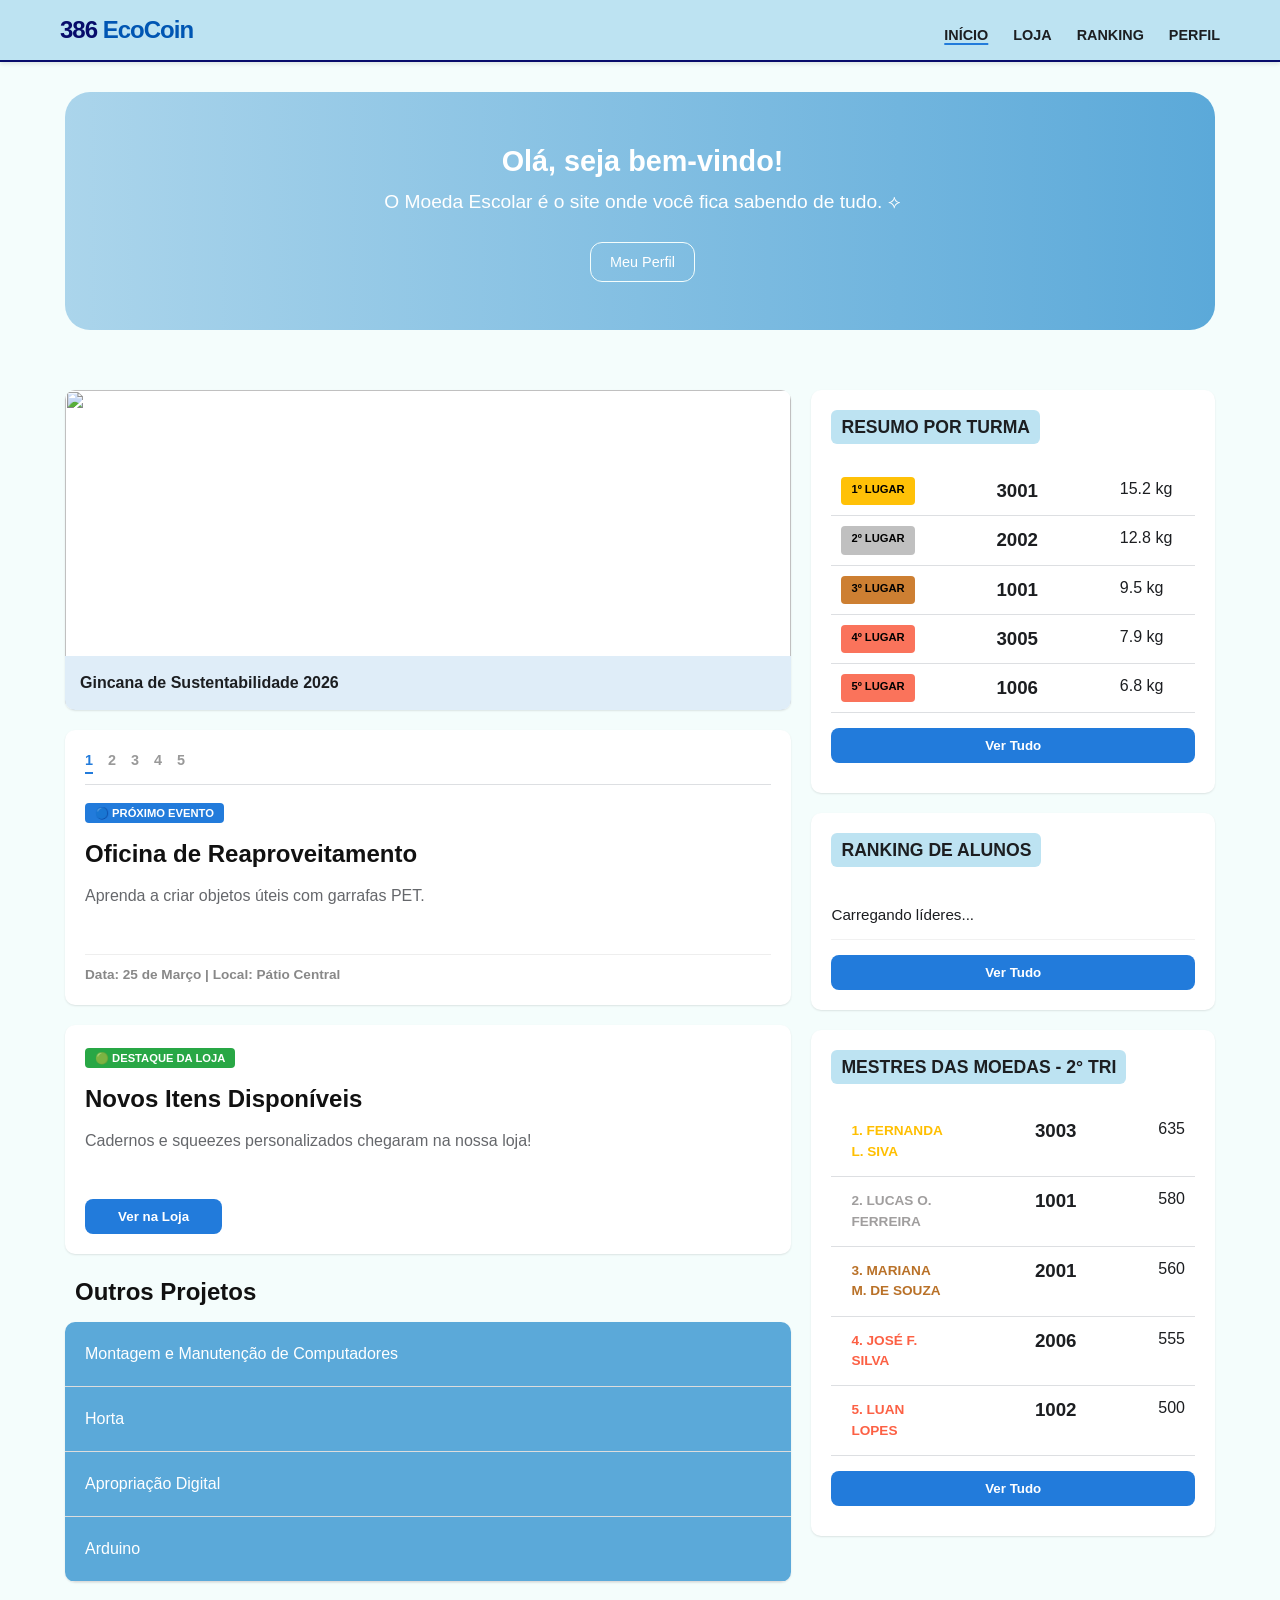
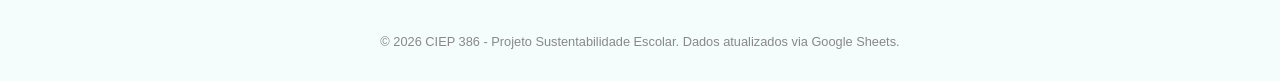
==== index.html @ c31690b4 "Arquivos do site 3 no drive adicionados" ====
<!DOCTYPE html>
<html lang="pt-br">
<head>
    <meta charset="UTF-8">
    <meta name="viewport" content="width=device-width, initial-scale=1.0">
    <title>EcoCoin - CIEP 386</title>
    <link rel="stylesheet" href="style.css">
</head>
<body>

    <header>
        <div class="nav-container">
            <div class="logo-text">386 <span style="color: #0056b3;">EcoCoin</span></div>
            <nav>
                <ul>
                    <li><a href="index.html" class="active-link">INÍCIO</a></li>
                    <li><a href="loja.html">LOJA</a></li>
                    <li><a href="ranking.html">RANKING</a></li>
                    <li><a href="perfil.html">PERFIL</a></li>
                </ul>
            </nav>
        </div>
    </header>

    <section class="saudacao">
        <h1>Olá, seja bem-vindo! </h1>
        <p>O Moeda Escolar é o site onde você fica sabendo de tudo. ⟡</p>
        <button class="btn-perfil-home" onclick="window.location.href='perfil.html'">Meu Perfil</button>
    </section>

    <main class="main-content">
        
        <section class="col-esquerda">
            
            <div class="slideshow-container card">
                <div class="mySlides fade">
                    <img src="https://via.placeholder.com/800x300/0056b3/fff?text=Bem-vindo+ao+CIEP+386" style="width:100%">
                    <div class="slide-caption">Gincana de Sustentabilidade 2026</div>
                </div>
                <div class="mySlides fade">
                    <img src="https://via.placeholder.com/800x300/28a745/fff?text=Troque+seus+Reciclaveis" style="width:100%">
                    <div class="slide-caption">Sexta-feira é dia de pesagem!</div>
                </div>
                <a class="prev" onclick="plusSlides(-1)">&#10094;</a>
                <a class="next" onclick="plusSlides(1)">&#10095;</a>
            </div>

            <div class="card card-aba">
                <div class="aba-header">
                    <span class="num active" onclick="mostrarEvento(1)">1</span>
                    <span class="num" onclick="mostrarEvento(2)">2</span>
                    <span class="num" onclick="mostrarEvento(3)">3</span>
                    <span class="num" onclick="mostrarEvento(4)">4</span>
                    <span class="num" onclick="mostrarEvento(5)">5</span>
                </div>
                <div class="content-box">
                    <span class="tag-azul">🔵 PRÓXIMO EVENTO</span>
                    <h2 id="evento-titulo"> Oficina de Reaproveitamento</h2>
                    <p class="desc" id="evento-desc">Aprenda a criar objetos úteis com garrafas PET.</p>
                    <p class="info-footer">Data: 25 de Março | Local: Pátio Central</p>
                </div>
            </div>
            <div class="card card-aba card-loja">
                <div class="content-box">
                    <span class="tag-verde">🟢 DESTAQUE DA LOJA</span>
                    <h2> Novos Itens Disponíveis</h2>
                    <p class="desc">Cadernos e squeezes personalizados chegaram na nossa loja!</p>
                    <button class="btn-loja-home" onclick="window.location.href='loja.html'">Ver na Loja</button>
                </div>
            </div>
            <section>
            <div class="content-box" style="margin: 20px 0 10px 10px;">
                <h2>Outros Projetos</h2>
            </div>
            <div class="acordeon">
                <div class="acordeon-item">
                    <input type="checkbox" id="item1">
                    <label for="item1">Montagem e Manutenção de Computadores</label>
                    <div class="content">
                        <h4>Oferecido pelo laboratório LIpE da UFRJ</h4>
                        <p>O projeto oferece entendimento de que é necessário conhecer minimamente a tecnologia que usamos e como consertá-la para melhor se apropriar desta.</p>
                        <p>Possibilita o aprendizado de conceitos básicos de hardware</p>
                    </div>
                </div>
                <div class="acordeon-item">
                    <input type="checkbox" id="item2">
                    <label for="item2">Horta</label>
                    <div class="content">
                        <h4>Oferecido pelo Projeto Muda da UFRJ</h4>
                        <p>Nele ocorre a criação e o fortalecimento de hortas urbanas e promoção de saneamento, agroecologia e saúde. No caso do Ciep 386, o projeto está envolvido em uma horta, que é cuidada pelos alunos.</p>
                        <p>Os estudantes aprendem o fortalecimento da agroecologia a partir da ecopedagogia e autogestão.</p>
                    </div>
                </div>
                <div class="acordeon-item">
                    <input type="checkbox" id="item3">
                    <label for="item3">Apropriação Digital</label>
                    <div class="content">
                        <h4>Oferecido pelo laboratório LIpE da UFRJ</h4>
                        <p>O projeto tem como objetivo auxiliar no processo de aprendizado do uso de recursos digitais (computador, celulares e outros) utilizados no cotidiano.</p>
                        <p>Utiliza o computador e possibilita o aprendizado sobre as funções básicas necessárias: ligar, desligar, digitar documentos, salvar arquivos, usar a internet, planilha eletrônica e noções básicas de manutenção preventiva.</p>
                    </div>
                </div>
                <div class="acordeon-item">
                    <input type="checkbox" id="item4">
                    <label for="item4">Arduino</label>
                    <div class="content">
                        <p>Está relacionado ao desenvolvimento do projeto de automação da horta, que tem como finalidade a irrigação automática dela. </p>
                    </div>
                </div>
            </div>
        </section>
        </section>

        <aside class="col-direita">

            <div class="card card-ranking">
                <span class="ranking-title">Resumo por Turma</span>
                <div class="turmas-ranking-grid" style="margin: 8px auto 10px auto;">
                    <div class="turma-card gold-border">
                        <span class="tag-azul" style="background: #ffc107; color: #000;">1º Lugar</span>
                        <h3>3001</h3>
                        <p class="valor-eco">15.2 kg</p>
                    </div>
                    <div class="turma-card silver-border">
                        <span class="tag-azul" style="background: #c0c0c0; color: #000;">2º Lugar</span>
                        <h3>2002</h3>
                        <p class="valor-eco">12.8 kg</p>
                    </div>
                    <div class="turma-card bronze-border" >
                        <span class="tag-azul" style="background: #cd7f32; color: #000;">3º Lugar</span>
                        <h3>1001</h3>
                        <p class="valor-eco">9.5 kg</p>
                    </div>
                    <div class="turma-card red-border" >
                        <span class="tag-azul" style="background: #fa735b; color: #000;">4º Lugar</span>
                        <h3>3005</h3>
                        <p class="valor-eco">7.9 kg</p>
                    </div>
                    <div class="turma-card red-border">
                        <span class="tag-azul" style="background: #fa735b; color: #000;">5º Lugar</span>
                        <h3>1006</h3>
                        <p class="valor-eco">6.8 kg</p>
                    </div>
                    <button class="btn-ranking" onclick="window.location.href='ranking.html'">Ver Tudo</button>
                </div>
            </div>    

            <div class="card card-ranking">
                <h3 class="ranking-title">Ranking de Alunos</h3>
                <ul id="podium-alunos-home" class="ranking-list">
                    <li>Carregando líderes...</li>
                </ul>
                <button class="btn-ranking" onclick="window.location.href='ranking.html'">Ver Tudo</button>
            </div>

            <div class="card card-ranking">
                <span class="ranking-title">Mestres das moedas - 2° Tri</span>
                <div class="turmas-ranking-grid" style="margin: 8px auto 10px auto;">
                    <div class="turma-card gold-border">
                        <span class="tag-posicao" style="color: #ffbf00;">1. Fernanda L. Siva</span>
                        <h3>3003</h3>
                        <p class="valor-eco">635</p>
                    </div>
                    <div class="turma-card silver-border">
                        <span class="tag-posicao" style="color: #a09e9e;">2. Lucas O. Ferreira</span>
                        <h3>1001</h3>
                        <p class="valor-eco">580</p>
                    </div>
                    <div class="turma-card bronze-border" >
                        <span class="tag-posicao" style="color: #b97128;">3. Mariana M. de Souza</span>
                        <h3>2001</h3>
                        <p class="valor-eco">560</p>
                    </div>
                    <div class="turma-card red-border" >
                        <span class="tag-posicao" style="color: #fc6044;">4. José F. Silva</span>
                        <h3>2006</h3>
                        <p class="valor-eco">555</p>
                    </div>
                    <div class="turma-card red-border">
                        <span class="tag-posicao" style="color: #fc6044;">5. Luan Lopes</span>
                        <h3>1002</h3>
                        <p class="valor-eco">500</p>
                    </div>
                    <button class="btn-ranking" onclick="window.location.href='ranking.html'">Ver Tudo</button>
                </div>
            </div>    
        </aside>
        
    </main>
    
    <footer style="text-align: center; padding: 30px; color: #888; font-size: 0.8rem;">
        &copy; 2026 CIEP 386 - Projeto Sustentabilidade Escolar. Dados atualizados via Google Sheets.
    </footer>

    <script src="script.js"></script>
</body>
</html>
---- style.css ----
/* ==========================================
   1. VARIÁVEIS E CONFIGURAÇÕES GERAIS
   ========================================== */
:root {
    --primary-blue: #227bdb;
    --primary-dark: #004a99;
    --success-green: #28a745;
    --bg-light: #f4fdfc;
    --white: #ffffff;
    --text-dark: #1c1e21;
    --text-gray: #65676b;
    --border: #dddfe2;
    --gold: #ffdf00;
}

* { box-sizing: border-box; margin: 0; padding: 0; }

body {
    font-family:'Segoe UI', Tahoma, Geneva, Verdana, sans-serif;
    background-color: var(--bg-light);
    color: var(--text-dark);
    line-height: 1.5;
}

/* ==========================================
   2. CABEÇALHO (NAV)
   ========================================== */
header {
    background: #BDE3F2;
    padding: 12px 0;
    border-bottom: 2px solid #070c6b;
    box-shadow: 0 2px 4px rgba(0,0,0,0.1);
    position: sticky;
    top: 0;
    z-index: 1000; 
}

.nav-container {
    max-width: 1200px;
    margin: 0 auto;
    display: flex;
    justify-content: space-between;
    align-items: center;
    padding: 0 20px;
}

.logo-text { 
    font-size: 1.5rem; 
    font-weight: bold; 
    color: #070c6b; 
    letter-spacing: -1px;
}

nav ul { list-style: none; display: flex; gap: 25px; }
nav a { 
    text-decoration: none; 
    color: var(--text-dark); 
    font-weight: 600; 
    font-size: 0.9rem;
    transition: 0.2s;
}
nav a:hover, nav a.active-link { text-decoration: 0.15rem underline var(--primary-blue); text-underline-offset: 3px; }

/* ============================= 
    2.1. MENSAGEM  
================================ */
   .saudacao{
    background: linear-gradient(to right, #5ba9d97a, #5ba9d9);
    color: var(--white);
    padding: 48px 30px;
    text-align: center;
    font-size: 1.2rem;
    font-weight: bold;
    padding-left: 35px;
    max-width: 1150px;
    flex: 1;
    border-radius: 25px;
    margin: 30px auto 30px auto;
    margin-bottom: 60px;
}

button.btn-perfil-home {
    background: transparent;
    color: white;
    border: 0.11rem solid var(--bg-light);
    padding: 11px 19px;
    border-radius: 12px;
    font-weight: 300 ;
    cursor: pointer;
    transition: 0.3s;
    font-size: 0.9rem;
    margin-top: 25px;
}
button.btn-perfil-home:hover {
    background: var(--bg-light);
    color: var(--primary-blue);
    border-color: var(--primary-blue);
}
.saudacao p{
    margin-top: 5px;
    font-weight: 400;
}

/* ==========================================
   3. LAYOUT EM COLUNAS (HOME)
   ========================================== */

.main-content {
    max-width: 1190px;
    margin: 20px auto;
    display: grid;
    grid-template-columns: 1.8fr 1fr; /* Coluna maior na esquerda */
    gap: 20px;
    padding: 0 20px;
}

/* Layout para páginas de tela cheia (Loja/Ranking Geral) */
.main-content-single {
    max-width: 1100px;
    margin: 20px auto;
    padding: 0 20px;
}

.card {
    background: var(--white);
    border-radius: 10px;
    box-shadow: 0 1px 2px rgba(0,0,0,0.1);
    margin-bottom: 20px;
    padding: 20px; 
}

/* ==========================================
   4. SLIDESHOW (TOPO ESQUERDA)
   ========================================== */
.slideshow-container {
    position: relative;
    height: 320px;
    padding: 0 !important; /* Remove padding do card para a imagem sangrar */
    overflow: hidden;
    width: 100%;
    margin: auto;
    margin-bottom: 20px;
}

.mySlides { display: none; height: 100%; }
.mySlides img { width: 100%; height: 100%; object-fit: cover; }

.slide-caption {
    position: absolute; bottom: 0; background: #dfedf8; width: 100%; padding: 15px; font-weight: bold;
}

.prev, .next {
    cursor: pointer; position: absolute; top: 50%; padding: 16px;
    color: white; font-weight: bold; transform: translateY(-50%);
    text-decoration: none; border-radius: 0 3px 3px 0;
}
.next { right: 0; border-radius: 3px 0 0 3px; }
.prev:hover, .next:hover { background: rgba(0,0,0,0.8); }

/* ==========================================
   5. SISTEMA DE ABAS E EVENTOS (ESTILO PRINT)
   ========================================== */

.aba-header {
    border-bottom: 1px solid var(--border);
    padding-bottom: 10px;
    margin-bottom: 15px;
    display: flex;
    gap: 15px;
}

.num { color: #999; cursor: pointer; font-weight: bold; font-size: 0.9rem; transition: 0.3s; }
.num.active { color: var(--primary-blue); border-bottom: 2px solid var(--primary-blue); }

.tag-azul { background: var(--primary-blue); color: white; padding: 4px 10px; border-radius: 4px; font-size: 0.7rem; font-weight: bold; text-transform: uppercase; }
.tag-verde { background: var(--success-green); color: white; padding: 4px 10px; border-radius: 4px; font-size: 0.7rem; font-weight: bold; text-transform: uppercase; }

.content-box h2 { margin: 12px 0; font-size: 1.5rem; color: #111; }
.desc { color: var(--text-gray); margin-bottom: 20px; min-height: 50px; }
.info-footer { font-size: 0.85rem; color: #888; font-weight: 600; border-top: 1px solid #eee; padding-top: 10px; }

/* ==========================================
    5.1. ACORDEON
   ========================================== */

.acordeon{
    width: 100%;
    margin: auto;
    background: #fff;
    border-radius: 10px;
    overflow: hidden;
    box-shadow: 0 1px 2px rgba(0,0,0,0.1);
}
.acordeon-item {
    border-bottom: 1px solid #ddd;
}
.acordeon-item input {
    display: none;
}
.acordeon-item label {
    display: block;
    padding: 20px;
    background: #5ba9d9;
    color: var(--white);
    cursor: pointer;
    font-weight: 500;
    transition: background 0.3s;
}
.acordeon-item label:hover {
    background: #4799cc;
}
.acordeon-item .content {
    max-height: 0;
    overflow: hidden;
    background: var(--white);
    padding: 0 15px;
    transition: max-height 0.4s ease, padding 0.4s ease;
}
.acordeon-item input:checked ~ .content {
    max-height: 300px; 
    padding: 20px;
}


/* ==========================================
   6. RANKINGS LATERAIS (DIREITA)
   ========================================== */
.ranking-title {
    color: var(--text-dark);
    background-color: #BDE3F2;
    padding: 4px 10px;
    border-radius: 6px;
    margin-bottom: 15px;
    font-size: 1.1rem;
    font-weight: 800;
    text-transform: uppercase;
    display: inline-block;
}

.tag-posicao { background:transparent; padding: 4px 10px; border-radius: 4px; font-size: 0.85rem; font-weight: 700; text-transform: uppercase; }
h3{font-weight: 700;}

.ranking-list { list-style: none; }
.ranking-list li {
    display: flex;
    justify-content: space-between;
    align-items: center;
    padding: 12px 0;
    border-bottom: 1px solid #f1f1f1;
    font-size: 0.95rem;
}

.badge-coin {
    background: #fff3cd;
    color: #856404;
    padding: 3px 10px;
    border-radius: 6px;
    font-weight: bold;
    font-size: 0.8rem;
    border: 1px solid #ffeeba;
}

.btn-ranking {
    width: 100%;
    margin-top: 15px;
    background: var(--primary-blue);
    color: white;
    border: none;
    padding: 10px;
    border-radius: 8px;
    cursor: pointer;
    font-weight: bold;
    transition: 0.3s;
}
.btn-ranking:hover { background: var(--primary-dark); }

.turma-card{
    display: flex;
    gap: calc(50% - 90px);
    padding: 10px;
    border-bottom: 1px solid var(--border);
}


/* ==========================================
   7. LOJA (GRID DE PRODUTOS)
   ========================================== */
.produtos-grid {
    display: grid;
    grid-template-columns: repeat(auto-fill, minmax(220px, 1fr));
    gap: 20px;
}

.item-loja-card { text-align: center; transition: 0.3s; }
.item-loja-card:hover { transform: translateY(-5px); }

.item-loja-card img { width: 100%; border-radius: 8px; margin-bottom: 15px; }

.preco-tag {
    display: block;
    font-size: 1.3rem;
    font-weight: bold;
    color: var(--success-green);
    margin: 10px 0;
}

.btn-loja-home{
    padding: 10px;
    border-radius: 8px;
    background-color: var(--primary-blue);
    color: white;
    transition: 0.3s;
    border: none;
    cursor: pointer;
    font-weight: bold;
    width: 20%;
}
.btn-loja-home:hover { background: var(--primary-dark); }


/* ==========================================
   8. TABELAS (RANKING GERAL)
   ========================================== */
table { width: 100%; border-collapse: collapse; margin-top: 10px; }
th, td { padding: 15px; text-align: left; border-bottom: 1px solid var(--border); }
th { background: #bde3f271; color: var(--primary-blue); border-radius: 6px; font-weight: bold; }
tr:hover { background: #f9f9f9; }


/* ==========================================
   9. PERFIL E LOGIN
   ========================================== */
.login-mini { display: flex; flex-direction: column; gap: 10px; }
.login-mini input { padding: 12px; border: 1px solid var(--border); border-radius: 6px; }
.login-mini button { 
    background: var(--success-green); 
    color: white; border: none; 
    padding: 12px; border-radius: 6px; 
    font-weight: bold; cursor: pointer; 
}

.perfil-header{ width: 100%; background-image: linear-gradient(to right, #dfedf8, #bde2f5);}

.perfil-header { display: flex; align-items: center; gap: 20px; padding: 25px; }
.perfil-avatar { width: 100px; height: 100px; border-radius: 50%; border: 4px solid var(--primary-blue); }

/* ---------------------------
    9.1. CONQUISTAS
-------------------------------*/

.conquistas-grid{
    display: flex;
    flex-wrap: wrap;
    width: 100%;
    margin: 30px auto;
    gap: 65px;
}
.conquista-item{
    text-align: center;
    padding: 12px 18px 16px 18px;
    background-color: #a5d8ec;
    border-radius: 15%;
    width: 160px;
    box-shadow: 0 3px 4px rgba(32, 43, 43, 0.342);
}
.conquista-item h4{margin-top:5px; font-weight: 700; font-size: 1.1rem;}
.badge-icon{font-size: 40px;}
.conquista-item p{
    line-height: 15px;
    font-size: 13px;
    font-weight: 500;
    color: #1c1e21d0;
}
.bloqueada{opacity: 0;}

.btn-full-width{
    padding: 10px;
    border-radius: 6px;
    color: var(--text-dark);
    font-size: 15px;
    background: var(--white);
    box-shadow: 0 1px 2px rgba(0,0,0,0.3);
    border: none;
    font-weight: 600;
    width: 150px;
}
.btn-full-width:hover{
    background-color: rgb(255, 195, 195);
}


/* ==========================================
   10. RESPONSIVIDADE
   ========================================== */
@media (max-width: 850px) {
    .main-content { grid-template-columns: 1fr; }
    .col-direita { order: -1; } /* Ranking sobe no mobile */
    .slideshow-container { height: 200px; }
}


/* ==========================================
   11. CADASTRO E LOGIN
   ========================================== */

.acesso{
    position: absolute;
    left: 12vw;
    top: 14vh;
}
.acesso h1{
    color: #070c6b;
    text-align: center;
}
.area-cadastro{
    padding: 30px;
    justify-content: center;
    background-color: #3492d6b4;
    text-align: center;
    border: none;
    border-radius: 22px;
    width: 380px;
    margin-top: 15px;
    box-shadow: 0 2px 3px rgba(0,0,0,0.1);
}
input, .btn-entrar{
    background-color: var(--white);
    color: var(--text-gray);
    padding: 12px; 
    border: none;
    border-radius: 22px;
    width: 100%;
}
input[type="submit"]{color: var(--white); text-align: center; 
                    background-color: var(--primary-blue);}
li{
    list-style: none;
    margin-top: 10px;
}
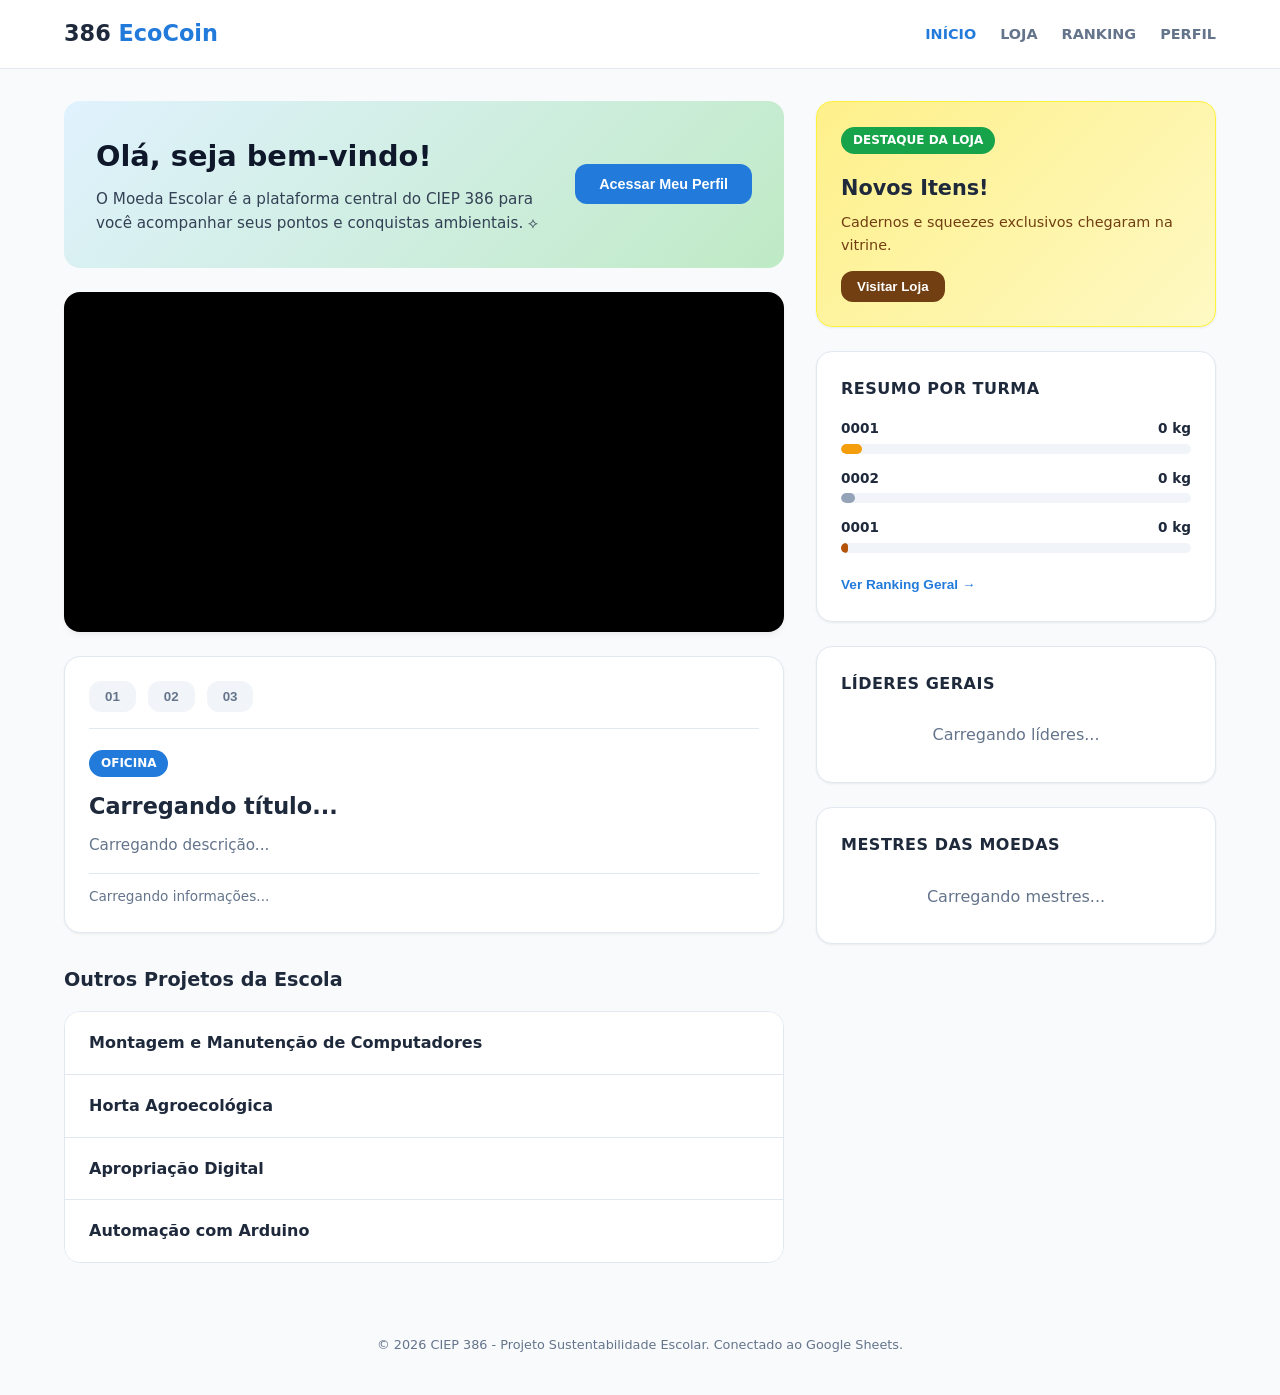
==== commit c3262a27: "Add files via upload" ====
--- a/index.html
+++ b/index.html
@@ -4,16 +4,15 @@
     <meta charset="UTF-8">
     <meta name="viewport" content="width=device-width, initial-scale=1.0">
     <title>EcoCoin - CIEP 386</title>
-    <link rel="stylesheet" href="style.css">
+    <link rel="stylesheet" href="estilo_index.css">
 </head>
 <body>
-
     <header>
-        <div class="nav-container">
-            <div class="logo-text">386 <span style="color: #0056b3;">EcoCoin</span></div>
+        <div class="conteiner-navegacao">
+            <div class="texto-logo">386 <span>EcoCoin</span></div>
             <nav>
                 <ul>
-                    <li><a href="index.html" class="active-link">INÍCIO</a></li>
+                    <li><a href="index.html" class="link-ativo">INÍCIO</a></li>
                     <li><a href="loja.html">LOJA</a></li>
                     <li><a href="ranking.html">RANKING</a></li>
                     <li><a href="perfil.html">PERFIL</a></li>
@@ -22,176 +21,136 @@
         </div>
     </header>
 
-    <section class="saudacao">
-        <h1>Olá, seja bem-vindo! </h1>
-        <p>O Moeda Escolar é o site onde você fica sabendo de tudo. ⟡</p>
-        <button class="btn-perfil-home" onclick="window.location.href='perfil.html'">Meu Perfil</button>
-    </section>
-
-    <main class="main-content">
+    <main class="conteiner-painel">
         
-        <section class="col-esquerda">
+        <section class="coluna-principal">
             
-            <div class="slideshow-container card">
-                <div class="mySlides fade">
-                    <img src="https://via.placeholder.com/800x300/0056b3/fff?text=Bem-vindo+ao+CIEP+386" style="width:100%">
-                    <div class="slide-caption">Gincana de Sustentabilidade 2026</div>
+            <div class="cartao-boas-vindas">
+                <div class="texto-boas-vindas">
+                    <h1>Olá, seja bem-vindo!</h1>
+                    <p>O Moeda Escolar é a plataforma central do CIEP 386 para você acompanhar seus pontos e conquistas ambientais. ⟡</p>
                 </div>
-                <div class="mySlides fade">
-                    <img src="https://via.placeholder.com/800x300/28a745/fff?text=Troque+seus+Reciclaveis" style="width:100%">
-                    <div class="slide-caption">Sexta-feira é dia de pesagem!</div>
-                </div>
-                <a class="prev" onclick="plusSlides(-1)">&#10094;</a>
-                <a class="next" onclick="plusSlides(1)">&#10095;</a>
+                <button class="botao-principal-painel" onclick="location.href='perfil.html'">Acessar Meu Perfil</button>
             </div>
 
-            <div class="card card-aba">
-                <div class="aba-header">
-                    <span class="num active" onclick="mostrarEvento(1)">1</span>
-                    <span class="num" onclick="mostrarEvento(2)">2</span>
-                    <span class="num" onclick="mostrarEvento(3)">3</span>
-                    <span class="num" onclick="mostrarEvento(4)">4</span>
-                    <span class="num" onclick="mostrarEvento(5)">5</span>
+            <div class="conteiner-carrossel">
+                <div class="meus-slides efeito-suave">
+                    <img src="Imagens/dia-do-estudante-01.jpg" alt="Gincana">
+                    <div class="legenda-slide">Gincana de Sustentabilidade 2026</div>
                 </div>
-                <div class="content-box">
-                    <span class="tag-azul">🔵 PRÓXIMO EVENTO</span>
-                    <h2 id="evento-titulo"> Oficina de Reaproveitamento</h2>
-                    <p class="desc" id="evento-desc">Aprenda a criar objetos úteis com garrafas PET.</p>
-                    <p class="info-footer">Data: 25 de Março | Local: Pátio Central</p>
+                <div class="meus-slides efeito-suave">
+                    <img src="https://via.placeholder.com/800x340/227bdb/fff?text=Troque+seus+Reciclaveis" alt="Pesagem">
+                    <div class="legenda-slide">Sexta-feira é dia de pesagem!</div>
+                </div>
+                <a class="anterior" onclick="mudarSlide(-1)">&#10094;</a>
+                <a class="proximo" onclick="mudarSlide(1)">&#10095;</a>
+            </div>
+
+            <div class="cartao cartao-evento">
+                <div class="cabecalho-abas">
+                    <button class="botao-numero" onclick="mostrarEvento(1)">01</button>
+                    <button class="botao-numero" onclick="mostrarEvento(2)">02</button>
+                    <button class="botao-numero" onclick="mostrarEvento(3)">03</button>
+                </div>
+
+                <div class="caixa-conteudo">
+                    <span id="tag-evento" class="tag-status">OFICINA</span>
+                    <h2 id="evento-titulo">Carregando título...</h2>
+                    <p class="descricao" id="evento-descricao">Carregando descrição...</p>
+                    <p class="rodape-info" id="evento-rodape">Carregando informações...</p>
+                    
+                    <div class="rodape-acao">
+                        <a id="link-botao-1" href="https://LINK-DO-FORMULARIO-1.com" target="_blank" class="botao-evento" style="display:none"><button class="botao-acao">Inscrever-se</button></a>
+                        <a id="link-botao-2" href="https://LINK-DO-FORMULARIO-2.com" target="_blank" class="botao-evento" style="display:none"><button class="btn-action">Inscrever-se</button></a>
+                        <a id="link-botao-3" href="https://LINK-DO-FORMULARIO-3.com" target="_blank" class="botao-evento" style="display:none"><button class="botao-acao">Inscrever-se</button></a>
+                    </div>
                 </div>
             </div>
-            <div class="card card-aba card-loja">
-                <div class="content-box">
-                    <span class="tag-verde">🟢 DESTAQUE DA LOJA</span>
-                    <h2> Novos Itens Disponíveis</h2>
-                    <p class="desc">Cadernos e squeezes personalizados chegaram na nossa loja!</p>
-                    <button class="btn-loja-home" onclick="window.location.href='loja.html'">Ver na Loja</button>
-                </div>
-            </div>
-            <section>
-            <div class="content-box" style="margin: 20px 0 10px 10px;">
-                <h2>Outros Projetos</h2>
-            </div>
-            <div class="acordeon">
-                <div class="acordeon-item">
-                    <input type="checkbox" id="item1">
-                    <label for="item1">Montagem e Manutenção de Computadores</label>
-                    <div class="content">
-                        <h4>Oferecido pelo laboratório LIpE da UFRJ</h4>
-                        <p>O projeto oferece entendimento de que é necessário conhecer minimamente a tecnologia que usamos e como consertá-la para melhor se apropriar desta.</p>
-                        <p>Possibilita o aprendizado de conceitos básicos de hardware</p>
+
+            <div class="secao-projetos">
+                <h2 class="titulo-secao">Outros Projetos da Escola</h2>
+                <div class="acordeon">
+                    <div class="acordeon-item">
+                        <input type="checkbox" id="projeto1">
+                        <label for="projeto1">Montagem e Manutenção de Computadores</label>
+                        <div class="conteudo">
+                            <h4>Parceria LIpE/UFRJ</h4>
+                            <p>Aprenda conceitos fundamentais de hardware e infraestrutura digital básica de forma totalmente prática.</p>
+                        </div>
                     </div>
-                </div>
-                <div class="acordeon-item">
-                    <input type="checkbox" id="item2">
-                    <label for="item2">Horta</label>
-                    <div class="content">
-                        <h4>Oferecido pelo Projeto Muda da UFRJ</h4>
-                        <p>Nele ocorre a criação e o fortalecimento de hortas urbanas e promoção de saneamento, agroecologia e saúde. No caso do Ciep 386, o projeto está envolvido em uma horta, que é cuidada pelos alunos.</p>
-                        <p>Os estudantes aprendem o fortalecimento da agroecologia a partir da ecopedagogia e autogestão.</p>
+                    <div class="acordeon-item">
+                        <input type="checkbox" id="projeto2">
+                        <label for="projeto2">Horta Agroecológica</label>
+                        <div class="conteudo">
+                            <h4>Parceria Projeto Muda/UFRJ</h4>
+                            <p>Criação e manutenção de hortas urbanas, aplicando ecopedagogia, autogestão e sustentabilidade no CIEP.</p>
+                        </div>
                     </div>
-                </div>
-                <div class="acordeon-item">
-                    <input type="checkbox" id="item3">
-                    <label for="item3">Apropriação Digital</label>
-                    <div class="content">
-                        <h4>Oferecido pelo laboratório LIpE da UFRJ</h4>
-                        <p>O projeto tem como objetivo auxiliar no processo de aprendizado do uso de recursos digitais (computador, celulares e outros) utilizados no cotidiano.</p>
-                        <p>Utiliza o computador e possibilita o aprendizado sobre as funções básicas necessárias: ligar, desligar, digitar documentos, salvar arquivos, usar a internet, planilha eletrônica e noções básicas de manutenção preventiva.</p>
+                    <div class="acordeon-item">
+                        <input type="checkbox" id="projeto3">
+                        <label for="projeto3">Apropriação Digital</label>
+                        <div class="conteudo">
+                            <h4>Parceria LIpE/UFRJ</h4>
+                            <p>Desenvolva fluência digital com as principais ferramentas do cotidiano: internet, planilhas eletrônicas e documentos.</p>
+                        </div>
                     </div>
-                </div>
-                <div class="acordeon-item">
-                    <input type="checkbox" id="item4">
-                    <label for="item4">Arduino</label>
-                    <div class="content">
-                        <p>Está relacionado ao desenvolvimento do projeto de automação da horta, que tem como finalidade a irrigação automática dela. </p>
+                    <div class="acordeon-item">
+                        <input type="checkbox" id="projeto4">
+                        <label for="projeto4">Automação com Arduino</label>
+                        <div class="conteudo">
+                            <p>Desenvolvimento e calibração do sistema de irrigação automática com sensores para a horta escolar.</p>
+                        </div>
                     </div>
                 </div>
             </div>
         </section>
-        </section>
 
-        <aside class="col-direita">
+        <aside class="coluna-lateral">
+            <div class="cartao cartao-loja-destaque">
+                <span class="tag-status status-verde">Destaque da Loja</span>
+                <h2>Novos Itens!</h2>
+                <p>Cadernos e squeezes exclusivos chegaram na vitrine.</p>
+                <button class="botao-secundario" onclick="location.href='loja.html'">Visitar Loja</button>
+            </div>
 
-            <div class="card card-ranking">
-                <span class="ranking-title">Resumo por Turma</span>
-                <div class="turmas-ranking-grid" style="margin: 8px auto 10px auto;">
-                    <div class="turma-card gold-border">
-                        <span class="tag-azul" style="background: #ffc107; color: #000;">1º Lugar</span>
-                        <h3>3001</h3>
-                        <p class="valor-eco">15.2 kg</p>
+            <div class="cartao widget-ranking">
+                <h3 class="titulo-widget">Resumo por Turma</h3>
+                <div class="conteiner-grafico-ranking">
+                    <div class="linha-grafico">
+                        <div class="info-grafico"><span>0001</span><strong>0 kg</strong></div>
+                        <div class="fundo-barra-grafico"><div class="barra-grafico barra-ouro" style="width: 6%"></div></div>
                     </div>
-                    <div class="turma-card silver-border">
-                        <span class="tag-azul" style="background: #c0c0c0; color: #000;">2º Lugar</span>
-                        <h3>2002</h3>
-                        <p class="valor-eco">12.8 kg</p>
+                    <div class="linha-grafico">
+                        <div class="info-grafico"><span>0002</span><strong>0 kg</strong></div>
+                        <div class="fundo-barra-grafico"><div class="barra-grafico barra-prata" style="width: 4%"></div></div>
                     </div>
-                    <div class="turma-card bronze-border" >
-                        <span class="tag-azul" style="background: #cd7f32; color: #000;">3º Lugar</span>
-                        <h3>1001</h3>
-                        <p class="valor-eco">9.5 kg</p>
+                    <div class="linha-grafico">
+                        <div class="info-grafico"><span>0001</span><strong>0 kg</strong></div>
+                        <div class="fundo-barra-grafico"><div class="barra-grafico barra-bronze" style="width: 2%"></div></div>
                     </div>
-                    <div class="turma-card red-border" >
-                        <span class="tag-azul" style="background: #fa735b; color: #000;">4º Lugar</span>
-                        <h3>3005</h3>
-                        <p class="valor-eco">7.9 kg</p>
-                    </div>
-                    <div class="turma-card red-border">
-                        <span class="tag-azul" style="background: #fa735b; color: #000;">5º Lugar</span>
-                        <h3>1006</h3>
-                        <p class="valor-eco">6.8 kg</p>
-                    </div>
-                    <button class="btn-ranking" onclick="window.location.href='ranking.html'">Ver Tudo</button>
                 </div>
+                <button class="botao-texto" onclick="location.href='ranking.html'">Ver Ranking Geral →</button>
             </div>    
 
-            <div class="card card-ranking">
-                <h3 class="ranking-title">Ranking de Alunos</h3>
-                <ul id="podium-alunos-home" class="ranking-list">
-                    <li>Carregando líderes...</li>
-                </ul>
-                <button class="btn-ranking" onclick="window.location.href='ranking.html'">Ver Tudo</button>
+            <div class="cartao widget-ranking">
+                <h3 class="titulo-widget">Líderes Gerais</h3>
+                <div id="podio-lideres-gerais" class="lista-resumo-ranking">
+                    <div style="color: var(--texto-suave); padding: 10px; text-align: center;">Carregando líderes...</div>
+                </div>
             </div>
 
-            <div class="card card-ranking">
-                <span class="ranking-title">Mestres das moedas - 2° Tri</span>
-                <div class="turmas-ranking-grid" style="margin: 8px auto 10px auto;">
-                    <div class="turma-card gold-border">
-                        <span class="tag-posicao" style="color: #ffbf00;">1. Fernanda L. Siva</span>
-                        <h3>3003</h3>
-                        <p class="valor-eco">635</p>
-                    </div>
-                    <div class="turma-card silver-border">
-                        <span class="tag-posicao" style="color: #a09e9e;">2. Lucas O. Ferreira</span>
-                        <h3>1001</h3>
-                        <p class="valor-eco">580</p>
-                    </div>
-                    <div class="turma-card bronze-border" >
-                        <span class="tag-posicao" style="color: #b97128;">3. Mariana M. de Souza</span>
-                        <h3>2001</h3>
-                        <p class="valor-eco">560</p>
-                    </div>
-                    <div class="turma-card red-border" >
-                        <span class="tag-posicao" style="color: #fc6044;">4. José F. Silva</span>
-                        <h3>2006</h3>
-                        <p class="valor-eco">555</p>
-                    </div>
-                    <div class="turma-card red-border">
-                        <span class="tag-posicao" style="color: #fc6044;">5. Luan Lopes</span>
-                        <h3>1002</h3>
-                        <p class="valor-eco">500</p>
-                    </div>
-                    <button class="btn-ranking" onclick="window.location.href='ranking.html'">Ver Tudo</button>
+            <div class="cartao widget-ranking">
+                <h3 class="titulo-widget">Mestres das Moedas</h3>
+                <div id="podio-mestres-moedas" class="lista-resumo-ranking">
+                    <div style="color: var(--texto-suave); padding: 10px; text-align: center;">Carregando mestres...</div>
                 </div>
             </div>    
         </aside>
-        
     </main>
     
-    <footer style="text-align: center; padding: 30px; color: #888; font-size: 0.8rem;">
-        &copy; 2026 CIEP 386 - Projeto Sustentabilidade Escolar. Dados atualizados via Google Sheets.
-    </footer>
-
+    <footer>&copy; 2026 CIEP 386 - Projeto Sustentabilidade Escolar. Conectado ao Google Sheets.</footer>
+    
     <script src="script.js"></script>
+    <script src="script_index.js"></script>
 </body>
 </html>
--- a/estilo_index.css
+++ b/estilo_index.css
@@ -0,0 +1,138 @@
+/* ==========================================
+   1. VARIÁVEIS DE DESIGN INTERNAS
+   ========================================== */
+:root {
+    --cor-primaria: #227bdb;
+    --cor-primaria-escura: #175aa3;
+    --fundo-neutro: #f8fafc;
+    --fundo-cartao: #ffffff;
+    --texto-principal: #1e293b;
+    --texto-suave: #64748b;
+    --cor-borda: #e2e8f0;
+    --raio-grande: 16px;
+    --raio-medio: 12px;
+    --sombra-leve: 0 1px 3px rgba(0,0,0,0.05), 0 1px 2px rgba(0,0,0,0.02);
+    --sombra-media: 0 4px 6px -1px rgba(0,0,0,0.05), 0 2px 4px -1px rgba(0,0,0,0.02);
+    
+    /* Paleta de Cores do Pódio Metálico */
+    --ouro: #f59e0b;
+    --ouro-claro: #fef3c7;
+    --prata: #94a3b8;
+    --prata-claro: #f1f5f9;
+    --bronze: #b45309;
+    --bronze-claro: #ffedd5;
+}
+
+* { box-sizing: border-box; margin: 0; padding: 0; }
+body { font-family: 'Segoe UI', system-ui, sans-serif; background: var(--fundo-neutro); color: var(--texto-principal); line-height: 1.6; }
+
+/* ==========================================
+   2. BARRA DE NAVEGAÇÃO SUPERIOR
+   ========================================== */
+header { background: #ffffff; padding: 16px 0; border-bottom: 1px solid var(--cor-borda); position: sticky; top: 0; z-index: 1000; }
+.conteiner-navegacao { max-width: 1200px; margin: 0 auto; display: flex; justify-content: space-between; align-items: center; padding: 0 24px; }
+.texto-logo { font-size: 1.4rem; font-weight: 800; color: var(--texto-principal); }
+.texto-logo span { color: var(--cor-primaria); }
+nav ul { list-style: none; display: flex; gap: 24px; }
+nav a { text-decoration: none; color: var(--texto-suave); font-weight: 600; font-size: 0.9rem; transition: 0.2s; }
+nav a:hover, nav a.link-ativo { color: var(--cor-primaria); }
+
+/* Grid Estrutural */
+.conteiner-painel { max-width: 1200px; margin: 32px auto; display: grid; grid-template-columns: 1.8fr 1fr; gap: 32px; padding: 0 24px; }
+.cartao { background: var(--fundo-cartao); border-radius: var(--raio-grande); padding: 24px; border: 1px solid var(--cor-borda); box-shadow: var(--sombra-leve); margin-bottom: 24px; }
+
+/* ==========================================
+   3. BLOCO DE SAUDAÇÃO E BOAS-VINDAS
+   ========================================== */
+.cartao-boas-vindas { background: linear-gradient(135deg, #e0f2fe, #bfeac5); padding: 32px; border-radius: var(--raio-grande); display: flex; justify-content: space-between; align-items: center; gap: 24px; margin-bottom: 24px; }
+.texto-boas-vindas h1 { font-size: 1.8rem; font-weight: 800; margin-bottom: 8px; color: #0f172a; }
+.texto-boas-vindas p { color: #334155; font-size: 0.95rem; max-width: 600px; }
+.botao-principal-painel { background: var(--cor-primaria); color: #fff; border: none; padding: 12px 24px; border-radius: var(--raio-medio); font-weight: 600; cursor: pointer; transition: 0.2s; font-size: 0.9rem; white-space: nowrap; }
+.botao-principal-painel:hover { background: var(--cor-primaria-escura); }
+
+/* ==========================================
+   4. CARROSSEL DE SLIDES AUTOMÁTICO
+   ========================================== */
+.conteiner-carrossel { position: relative; height: 340px; overflow: hidden; border-radius: var(--raio-grande); box-shadow: var(--sombra-media); margin-bottom: 24px; background: #000; }
+.meus-slides { display: none; height: 100%; }
+.meus-slides img { width: 100%; height: 100%; object-fit: cover; opacity: 0.9; }
+.legenda-slide { position: absolute; bottom: 0; left: 0; width: 100%; background: linear-gradient(transparent, rgba(0,0,0,0.7)); padding: 24px; font-weight: 700; color: #fff; font-size: 1.1rem; }
+
+.anterior, .proximo { cursor: pointer; position: absolute; top: 0; height: 100%; width: 50px; display: flex; align-items: center; justify-content: center; color: #fff; font-weight: bold; font-size: 24px; text-decoration: none; opacity: 0; transition: 0.2s; z-index: 10; }
+.proximo { right: 0; } .anterior { left: 0; }
+.conteiner-carrossel:hover .anterior, .conteiner-carrossel:hover .proximo { opacity: 1; background: rgba(0,0,0,0.1); }
+.anterior:hover, .proximo:hover { background: rgba(0,0,0,0.5) !important; }
+
+/* ==========================================
+   5. SELETOR DE ABAS DE EVENTOS
+   ========================================== */
+.cabecalho-abas { display: flex; gap: 12px; border-bottom: 1px solid var(--cor-borda); padding-bottom: 16px; margin-bottom: 20px; }
+.botao-numero { background: #f1f5f9; border: none; padding: 8px 16px; border-radius: var(--raio-medio); color: var(--texto-suave); font-weight: 700; cursor: pointer; transition: 0.2s; }
+.botao-numero.ativo { background: var(--cor-primaria); color: #fff; }
+
+.tag-status { padding: 4px 12px; border-radius: 20px; font-size: 0.75rem; font-weight: 700; text-transform: uppercase; display: inline-block; margin-bottom: 12px; color: #ffffff !important; background-color: var(--cor-primaria); }
+.status-verde { background: #16a34a; }
+
+.caixa-conteudo h2 { font-size: 1.4rem; font-weight: 800; margin-bottom: 8px; }
+.descricao { color: var(--texto-suave); font-size: 0.95rem; margin-bottom: 16px; }
+.rodape-info { font-size: 0.85rem; color: var(--texto-suave); border-top: 1px solid var(--cor-borda); padding-top: 12px; font-weight: 500; }
+.botao-acao { background: var(--texto-principal); color: #fff; border: none; padding: 10px 20px; border-radius: var(--raio-medio); font-weight: 600; cursor: pointer; margin-top: 16px; transition: 0.2s; }
+.botao-acao:hover { background: #000; }
+
+/* ==========================================
+   6. MENU EXPANSÍVEL (ACORDEON)
+   ========================================== */
+.titulo-secao { font-size: 1.2rem; font-weight: 800; margin: 32px 0 16px; }
+.acordeon { background: var(--fundo-cartao); border-radius: var(--raio-grande); border: 1px solid var(--cor-borda); overflow: hidden; }
+.acordeon-item { border-bottom: 1px solid var(--cor-borda); }
+.acordeon-item:last-child { border: none; }
+.acordeon-item input { display: none; }
+.acordeon-item label { display: block; padding: 18px 24px; background: var(--fundo-cartao); font-weight: 600; cursor: pointer; transition: 0.2s; }
+.acordeon-item label:hover { background: #f8fafc; color: var(--cor-primaria); }
+.acordeon-item .conteudo { max-height: 0; overflow: hidden; padding: 0 24px; transition: 0.3s ease; background: #f8fafc; }
+.acordeon-item input:checked ~ .conteudo { max-height: 200px; padding: 18px 24px; }
+
+/* ==========================================
+   7. DESTAQUE DA VITRINE DA LOJA
+   ========================================== */
+.cartao-loja-destaque { background: linear-gradient(135deg, #fef08a, #fef9c3); border: 1px solid #fef23a; border-radius: var(--raio-grande); padding: 24px; margin-bottom: 24px; }
+.cartao-loja-destaque h2 { font-size: 1.3rem; font-weight: 800; margin: 6px 0; }
+.cartao-loja-destaque p { font-size: 0.9rem; color: #713f12; margin-bottom: 14px; }
+.botao-secundario { background: #713f12; color: #fff; border: none; padding: 8px 16px; border-radius: var(--raio-medio); font-weight: 600; cursor: pointer; }
+
+/* ==========================================
+   8. COMPONENTES GRÁFICOS DE PÓDIO E BARRAS
+   ========================================== */
+.titulo-widget { font-size: 1rem; font-weight: 800; margin-bottom: 16px; text-transform: uppercase; letter-spacing: 0.5px; }
+.botao-texto { background: none; border: none; color: var(--cor-primaria); font-weight: 700; cursor: pointer; margin-top: 14px; text-align: left; font-size: 0.85rem; }
+
+.conteiner-grafico-ranking { display: flex; flex-direction: column; gap: 14px; margin-bottom: 10px; }
+.linha-grafico { display: flex; flex-direction: column; gap: 4px; }
+.info-grafico { display: flex; justify-content: space-between; font-size: 0.85rem; font-weight: 700; color: var(--texto-principal); }
+.fundo-barra-grafico { background: #f1f5f9; width: 100%; height: 10px; border-radius: 10px; overflow: hidden; }
+.barra-grafico { height: 100%; border-radius: 10px; transition: width 0.5s ease-in-out; }
+.barra-ouro { background: var(--ouro); }
+.barra-prata { background: var(--prata); }
+.barra-bronze { background: var(--bronze); }
+
+/* Molduras dos Cartões Metálicos de Usuários */
+.lista-resumo-ranking { display: flex; flex-direction: column; gap: 8px; }
+.linha-linha-podio { display: flex; align-items: center; justify-content: space-between; padding: 10px 14px; border-radius: var(--raio-medio); font-size: 0.9rem; font-weight: 700; }
+.emblema-medalha { width: 28px; height: 28px; display: flex; align-items: center; justify-content: center; border-radius: 50%; color: #fff; font-weight: 800; font-size: 0.8rem; }
+.nome-usuario { flex: 1; margin-left: 12px; color: var(--texto-principal); white-space: nowrap; overflow: hidden; text-overflow: ellipsis; }
+
+/* Cores dos medalhistas */
+.podio-ouro { background: var(--ouro-claro); color: var(--ouro); border: 1px solid #fde68a; }
+.podio-ouro .emblema-medalha { background: var(--ouro); }
+.podio-prata { background: var(--prata-claro); color: #64748b; border: 1px solid #cbd5e1; }
+.podio-prata .emblema-medalha { background: var(--prata); }
+.podio-bronze { background: var(--bronze-claro); color: var(--bronze); border: 1px solid #fed7aa; }
+.podio-bronze .emblema-medalha { background: var(--bronze); }
+
+footer { text-align: center; padding: 40px; color: var(--texto-suave); font-size: 0.8rem; }
+
+@media (max-width: 900px) {
+    .conteiner-painel { grid-template-columns: 1fr; gap: 24px; }
+    .cartao-boas-vindas { flex-direction: column; align-items: flex-start; }
+    .conteiner-carrossel { height: 220px; }
+}
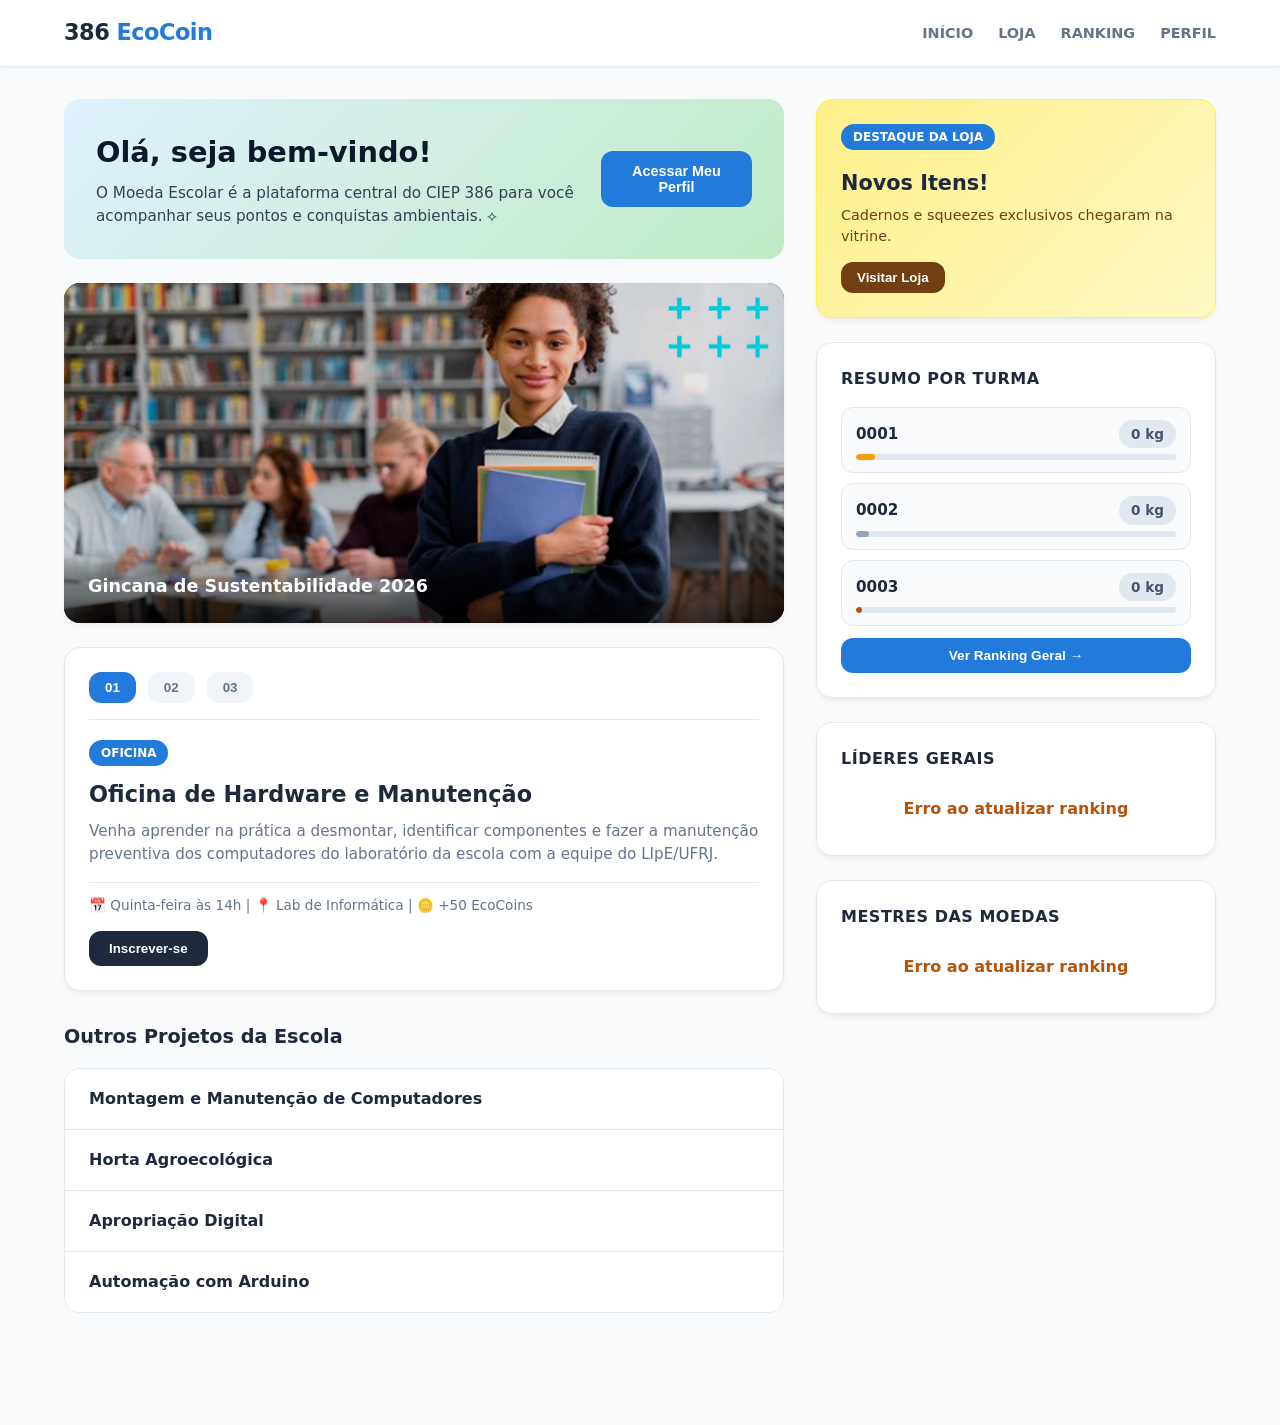
==== commit f33742d2: "01/07" ====
--- a/index.html
+++ b/index.html
@@ -3,28 +3,16 @@
 <head>
     <meta charset="UTF-8">
     <meta name="viewport" content="width=device-width, initial-scale=1.0">
-    <title>EcoCoin - CIEP 386</title>
+    <title>EcoCoin - Início</title>
+    <link rel="stylesheet" href="style.css">
     <link rel="stylesheet" href="estilo_index.css">
 </head>
-<body>
+<body> 
     <header>
-        <div class="conteiner-navegacao">
-            <div class="texto-logo">386 <span>EcoCoin</span></div>
-            <nav>
-                <ul>
-                    <li><a href="index.html" class="link-ativo">INÍCIO</a></li>
-                    <li><a href="loja.html">LOJA</a></li>
-                    <li><a href="ranking.html">RANKING</a></li>
-                    <li><a href="perfil.html">PERFIL</a></li>
-                </ul>
-            </nav>
-        </div>
     </header>
 
     <main class="conteiner-painel">
-        
         <section class="coluna-principal">
-            
             <div class="cartao-boas-vindas">
                 <div class="texto-boas-vindas">
                     <h1>Olá, seja bem-vindo!</h1>
@@ -125,7 +113,7 @@
                         <div class="fundo-barra-grafico"><div class="barra-grafico barra-prata" style="width: 4%"></div></div>
                     </div>
                     <div class="linha-grafico">
-                        <div class="info-grafico"><span>0001</span><strong>0 kg</strong></div>
+                        <div class="info-grafico"><span>0003</span><strong>0 kg</strong></div>
                         <div class="fundo-barra-grafico"><div class="barra-grafico barra-bronze" style="width: 2%"></div></div>
                     </div>
                 </div>
@@ -147,9 +135,7 @@
             </div>    
         </aside>
     </main>
-    
-    <footer>&copy; 2026 CIEP 386 - Projeto Sustentabilidade Escolar. Conectado ao Google Sheets.</footer>
-    
+    <footer></footer>
     <script src="script.js"></script>
     <script src="script_index.js"></script>
 </body>
--- a/style.css
+++ b/style.css
@@ -0,0 +1,347 @@
+/* ==========================================
+   1. ESTILOS GLOBAIS (Compartilhados por todo o site)
+   ========================================== */
+:root {
+    --primary-blue: #227bdb;
+    --primary-dark: #175aa3;
+    --success-green: #16a34a;
+    --bg-light: #f8fafc;        
+    --white: #ffffff;
+    --text-dark: #1e293b;       
+    --text-gray: #64748b;       
+    --border: #e2e8f0;          
+    --raio-grande: 16px;
+    --raio-medio: 12px;
+    --sombra-media: 0 4px 6px -1px rgba(0,0,0,0.05), 0 2px 4px -1px rgba(0,0,0,0.02);
+
+    /* Cores do Pódio Metálico */
+    --ouro: #f59e0b;
+    --ouro-claro: #fef3c7;
+    --prata: #94a3b8;
+    --prata-claro: #f1f5f9;
+    --bronze: #b45309;
+    --bronze-claro: #ffedd5;
+}
+
+* { box-sizing: border-box; margin: 0; padding: 0; }
+
+body {
+    font-family: 'Segoe UI', system-ui, -apple-system, sans-serif;
+    background-color: var(--bg-light);
+    color: var(--text-dark);
+    line-height: 1.5;
+}
+
+/* ==========================================
+   2. NAV / HEADER COMPARTILHADO
+   ========================================== */
+header {
+    background: #ffffff; 
+    padding: 16px 0;
+    border-bottom: 1px solid var(--border); 
+    box-shadow: 0 1px 3px rgba(0,0,0,0.05);
+    position: sticky;
+    top: 0;
+    z-index: 1000; 
+}
+
+.nav-container, .conteiner-navegacao {
+    max-width: 1200px;
+    margin: 0 auto;
+    display: flex;
+    justify-content: space-between;
+    align-items: center;
+    padding: 0 24px;
+}
+
+.logo-text, .texto-logo { 
+    font-size: 1.4rem; 
+    font-weight: 800; 
+    color: var(--text-dark); 
+    letter-spacing: -0.5px;
+}
+.logo-text span, .texto-logo span { color: var(--primary-blue); }
+
+nav ul { 
+    display: flex !important; 
+    flex-direction: row !important;
+    list-style: none; 
+    gap: 25px; 
+}
+
+nav a {
+    text-decoration: none;
+    font-weight: 600;
+    font-size: 0.9rem;
+    text-transform: uppercase;
+    color: var(--text-gray);
+    transition: color 0.2s;
+}
+nav a:hover, nav a.active-link, nav a.link-ativo { color: var(--primary-blue) !important; }
+
+/* ==========================================
+   3. CARDS PADRONIZADOS PARA TODO O SITE
+   ========================================== */
+.card, .cartao {
+    background: var(--white);
+    border-radius: var(--raio-grande); 
+    padding: 24px;
+    box-shadow: var(--sombra-media);  
+    border: 1px solid var(--border);
+    margin-bottom: 24px;
+}
+
+/* ==========================================
+   4. ESTRUTURA BASICA DE TABELAS COMPARTILHADAS
+   ========================================== */
+table, .tabela-historico {
+    width: 100%;
+    border-collapse: collapse;
+    margin-top: 15px;
+}
+
+th, .tabela-historico th {
+    color: var(--text-gray);
+    font-size: 0.85rem;
+    text-transform: uppercase;
+    font-weight: 700;
+    border-bottom: 2px solid var(--border);
+    padding: 14px 16px;
+    text-align: left;
+}
+
+td, .tabela-historico td {
+    border-bottom: 1px solid var(--border);
+    padding: 14px 16px;
+    color: var(--text-dark);
+    font-size: 0.95rem;
+}
+
+tr:hover { background-color: #f1f5f9; }
+
+footer { text-align: center; padding: 40px; color: var(--text-gray); font-size: 0.8rem; clear: both; display: block; width: 100%; }
+
+.valor-eco, .valor-positivo { font-weight: 700; color: #16a34a; }
+.valor-negativo { font-weight: 700; color: #dc2626; }
+.tag-azul { background: var(--primary-blue); color: white; padding: 4px 12px; border-radius: 20px; font-size: 0.75rem; font-weight: 700; text-transform: uppercase; display: inline-block; }
+
+/* ==========================================
+   5. CONFIGURAÇÃO EXCLUSIVA DO LOGIN
+   ========================================== */
+.acesso { position: absolute; left: 12vw; top: 14vh; }
+.acesso h1 { color: var(--primary-dark); text-align: center; }
+#nova_conta { display: none; }
+.area-cadastro { padding: 30px; background-color: #3492d6b4; text-align: center; border-radius: 22px; width: 380px; margin-top: 15px; }
+.area-cadastro button, .area-cadastro input, .btn-entrar { background-color: var(--white); color: var(--text-gray); padding: 12px; border: none; border-radius: 22px; width: 100%; cursor: pointer; }
+input[type="submit"] { color: var(--white); background-color: var(--primary-blue); }
+.area-cadastro li { list-style: none; margin-top: 10px; }
+
+/* ==========================================
+   6. LAYOUT E CORREÇÕES DAS PÁGINAS SINGLE (Ranking / Perfil)
+   ========================================== */
+.main-content-single, .conteiner-ranking {
+    max-width: 1200px;
+    margin: 40px auto;
+    padding: 0 24px !important; 
+}
+
+/* Alinhamento Horizontal do Topo do Perfil */
+.perfil-header {
+    display: flex !important;
+    flex-direction: row !important; 
+    align-items: center !important;
+    gap: 24px !important;
+    text-align: left !important;
+    padding: 24px;
+    background: var(--white);
+}
+
+.perfil-avatar {
+    width: 110px !important;
+    height: 110px !important;
+    min-width: 110px;
+    border-radius: 50% !important;
+    border: 3px solid var(--primary-blue);
+    overflow: hidden;
+    margin: 0 !important;
+}
+
+.perfil-avatar img { width: 100%; height: 100%; object-fit: cover; }
+.perfil-info { display: flex; flex-direction: column; justify-content: center; }
+.perfil-info h1 { font-size: 1.5rem; font-weight: 800; color: var(--text-dark); }
+
+/* Ajuste do grid de conquistas do perfil */
+.conquistas-grid {
+    display: flex !important;
+    flex-direction: row !important;
+    flex-wrap: wrap;
+    gap: 16px;
+    margin-top: 15px;
+}
+
+.conquista-item {
+    flex: 1;
+    min-width: 140px;
+    background: var(--bg-light);
+    border: 1px solid var(--border);
+    border-radius: var(--raio-medio);
+    padding: 16px;
+    text-align: center;
+}
+
+/* ==========================================
+   7. CORE VISUAL: RESUMO POR TURMA DA HOME (PÁGINA INICIAL)
+   ========================================== */
+.conteiner-painel {
+    max-width: 1200px;
+    margin: 32px auto;
+    display: grid;
+    grid-template-columns: 1.8fr 1fr;
+    gap: 32px;
+    padding: 0 24px;
+    align-items: start;
+}
+
+.conteiner-grafico-ranking {
+    display: flex !important;
+    flex-direction: column !important;
+    gap: 10px !important;
+    margin-top: 10px;
+}
+
+/* Linha gráfica adaptada para formato horizontal sutil */
+.linha-grafico {
+    display: flex !important;
+    flex-direction: column !important;
+    gap: 6px !important;
+    background-color: var(--bg-light) !important;
+    border: 1px solid var(--border) !important;
+    padding: 12px 14px !important;
+    border-radius: var(--raio-medio) !important;
+}
+
+.info-grafico {
+    display: flex !important;
+    justify-content: space-between !important;
+    align-items: center !important;
+    width: 100% !important;
+}
+
+.info-grafico span { font-size: 0.95rem; font-weight: 700; color: var(--text-dark); }
+.info-grafico strong {
+    font-size: 0.85rem;
+    font-weight: 700;
+    background-color: #e2e8f0;
+    color: #475569;
+    padding: 4px 12px;
+    border-radius: 20px;
+}
+
+.fundo-barra-grafico { width: 100% !important; height: 6px !important; background-color: var(--border) !important; border-radius: 10px !important; overflow: hidden !important; }
+.barra-grafico { height: 100% !important; border-radius: 10px !important; }
+.barra-ouro { background-color: var(--ouro) !important; }
+.barra-prata { background-color: var(--prata) !important; }
+.barra-bronze { background-color: var(--bronze) !important; }
+
+.widget-ranking .botao-texto {
+    width: 100% !important;
+    margin-top: 12px !important;
+    padding: 10px 14px !important;
+    background-color: var(--primary-blue) !important;
+    color: white !important;
+    border-radius: var(--raio-medio) !important;
+    font-weight: 600 !important;
+    font-size: 0.85rem;
+    border: none !important;
+    cursor: pointer;
+    transition: background 0.2s;
+    text-align: center;
+}
+.widget-ranking .botao-texto:hover { background-color: var(--primary-dark) !important; }
+
+/* ==========================================
+   8. CORE VISUAL: RESUMO POR TURMA DA PÁGINA DE RANKING (RANKING.HTML)
+   ========================================== */
+
+/* Força os cards ficarem um ao lado do outro na horizontal */
+.main-content-single .turmas-ranking-grid {
+    display: flex !important;
+    flex-direction: row !important; 
+    flex-wrap: wrap !important;
+    gap: 16px !important;
+    justify-content: space-between !important;
+    width: 100% !important;
+}
+
+/* Transforma cada elemento de turma do ranking em um card vertical perfeito */
+.main-content-single .turma-card {
+    flex: 1 !important;
+    min-width: 160px !important;
+    background-color: var(--white) !important;
+    border: 1px solid var(--border) !important;
+    border-radius: var(--raio-medio) !important;
+    padding: 20px 16px !important;
+    text-align: center !important;
+    display: flex !important;
+    flex-direction: column !important; 
+    align-items: center !important;
+    justify-content: center !important;
+    gap: 12px !important;
+    margin: 0 !important;
+    box-shadow: 0 2px 4px rgba(0,0,0,0.02);
+}
+
+/* Formata o selo de classificação interna (ex: 1º Lugar) */
+.main-content-single .turma-card .tag-azul {
+    font-size: 0.75rem !important;
+    font-weight: 700 !important;
+    padding: 4px 12px !important;
+    border-radius: 20px !important;
+    display: inline-block !important;
+    width: auto !important;
+    color: #1e293b !important;
+}
+
+/* Bordas coloridas temáticas para o ranking de turmas */
+.main-content-single .gold-border { border: 2px solid var(--ouro) !important; background-color: var(--ouro-claro) !important; }
+.main-content-single .silver-border { border: 2px solid var(--prata) !important; background-color: var(--prata-claro) !important; }
+.main-content-single .bronze-border { border: 2px solid var(--bronze) !important; background-color: var(--bronze-claro) !important; }
+
+.main-content-single .turma-card h3 {
+    font-size: 1.3rem !important;
+    font-weight: 800 !important;
+    color: var(--text-dark) !important;
+    margin: 0 !important;
+}
+
+.main-content-single .turma-card .valor-eco {
+    font-size: 0.85rem !important;
+    font-weight: 700 !important;
+    background-color: var(--white) !important;
+    color: #475569 !important;
+    padding: 4px 14px !important;
+    border-radius: 20px !important;
+    display: inline-block !important;
+    margin: 0 !important;
+    border: 1px solid var(--border) !important;
+}
+.footer-container {
+    text-align: center;
+    padding: 30px;
+    border-top: 2px solid var(--primary-blue); /* Ajuste para a sua cor principal */
+    margin-top: 40px;
+    color: var(--text-gray);
+}
+
+.link-instagram {
+    text-decoration: none;
+    color: #E1306C; /* Cor oficial do Instagram */
+    font-weight: bold;
+    font-size: 1.2rem;
+    transition: 0.3s;
+}
+
+.link-instagram:hover {
+    opacity: 0.8;
+    text-decoration: underline;
+}
--- a/estilo_index.css
+++ b/estilo_index.css
@@ -1,127 +1,74 @@
-/* ==========================================
-   1. VARIÁVEIS DE DESIGN INTERNAS
-   ========================================== */
-:root {
-    --cor-primaria: #227bdb;
-    --cor-primaria-escura: #175aa3;
-    --fundo-neutro: #f8fafc;
-    --fundo-cartao: #ffffff;
-    --texto-principal: #1e293b;
-    --texto-suave: #64748b;
-    --cor-borda: #e2e8f0;
-    --raio-grande: 16px;
-    --raio-medio: 12px;
-    --sombra-leve: 0 1px 3px rgba(0,0,0,0.05), 0 1px 2px rgba(0,0,0,0.02);
-    --sombra-media: 0 4px 6px -1px rgba(0,0,0,0.05), 0 2px 4px -1px rgba(0,0,0,0.02);
-    
-    /* Paleta de Cores do Pódio Metálico */
-    --ouro: #f59e0b;
-    --ouro-claro: #fef3c7;
-    --prata: #94a3b8;
-    --prata-claro: #f1f5f9;
-    --bronze: #b45309;
-    --bronze-claro: #ffedd5;
+/* Grid Estrutural de Colunas */
+.conteiner-painel { 
+    max-width: 1200px; 
+    margin: 32px auto; 
+    display: grid; 
+    grid-template-columns: 1.8fr 1fr; 
+    gap: 32px; 
+    padding: 0 24px; 
 }
 
-* { box-sizing: border-box; margin: 0; padding: 0; }
-body { font-family: 'Segoe UI', system-ui, sans-serif; background: var(--fundo-neutro); color: var(--texto-principal); line-height: 1.6; }
-
-/* ==========================================
-   2. BARRA DE NAVEGAÇÃO SUPERIOR
-   ========================================== */
-header { background: #ffffff; padding: 16px 0; border-bottom: 1px solid var(--cor-borda); position: sticky; top: 0; z-index: 1000; }
-.conteiner-navegacao { max-width: 1200px; margin: 0 auto; display: flex; justify-content: space-between; align-items: center; padding: 0 24px; }
-.texto-logo { font-size: 1.4rem; font-weight: 800; color: var(--texto-principal); }
-.texto-logo span { color: var(--cor-primaria); }
-nav ul { list-style: none; display: flex; gap: 24px; }
-nav a { text-decoration: none; color: var(--texto-suave); font-weight: 600; font-size: 0.9rem; transition: 0.2s; }
-nav a:hover, nav a.link-ativo { color: var(--cor-primaria); }
-
-/* Grid Estrutural */
-.conteiner-painel { max-width: 1200px; margin: 32px auto; display: grid; grid-template-columns: 1.8fr 1fr; gap: 32px; padding: 0 24px; }
-.cartao { background: var(--fundo-cartao); border-radius: var(--raio-grande); padding: 24px; border: 1px solid var(--cor-borda); box-shadow: var(--sombra-leve); margin-bottom: 24px; }
-
-/* ==========================================
-   3. BLOCO DE SAUDAÇÃO E BOAS-VINDAS
-   ========================================== */
-.cartao-boas-vindas { background: linear-gradient(135deg, #e0f2fe, #bfeac5); padding: 32px; border-radius: var(--raio-grande); display: flex; justify-content: space-between; align-items: center; gap: 24px; margin-bottom: 24px; }
+/* Bloco de Boas-Vindas */
+.cartao-boas-vindas { 
+    background: linear-gradient(135deg, #e0f2fe, #bfeac5); 
+    padding: 32px; 
+    border-radius: var(--raio-grande); 
+    display: flex; 
+    justify-content: space-between; 
+    align-items: center; 
+    gap: 24px; 
+    margin-bottom: 24px; 
+}
 .texto-boas-vindas h1 { font-size: 1.8rem; font-weight: 800; margin-bottom: 8px; color: #0f172a; }
 .texto-boas-vindas p { color: #334155; font-size: 0.95rem; max-width: 600px; }
-.botao-principal-painel { background: var(--cor-primaria); color: #fff; border: none; padding: 12px 24px; border-radius: var(--raio-medio); font-weight: 600; cursor: pointer; transition: 0.2s; font-size: 0.9rem; white-space: nowrap; }
-.botao-principal-painel:hover { background: var(--cor-primaria-escura); }
+.botao-principal-painel { background: var(--primary-blue); color: #fff; border: none; padding: 12px 24px; border-radius: var(--raio-medio); font-weight: 600; cursor: pointer; transition: 0.2s; font-size: 0.9rem; }
+.botao-principal-painel:hover { background: var(--primary-dark); }
 
-/* ==========================================
-   4. CARROSSEL DE SLIDES AUTOMÁTICO
-   ========================================== */
+/* Carrossel de Imagens */
 .conteiner-carrossel { position: relative; height: 340px; overflow: hidden; border-radius: var(--raio-grande); box-shadow: var(--sombra-media); margin-bottom: 24px; background: #000; }
 .meus-slides { display: none; height: 100%; }
 .meus-slides img { width: 100%; height: 100%; object-fit: cover; opacity: 0.9; }
 .legenda-slide { position: absolute; bottom: 0; left: 0; width: 100%; background: linear-gradient(transparent, rgba(0,0,0,0.7)); padding: 24px; font-weight: 700; color: #fff; font-size: 1.1rem; }
-
 .anterior, .proximo { cursor: pointer; position: absolute; top: 0; height: 100%; width: 50px; display: flex; align-items: center; justify-content: center; color: #fff; font-weight: bold; font-size: 24px; text-decoration: none; opacity: 0; transition: 0.2s; z-index: 10; }
 .proximo { right: 0; } .anterior { left: 0; }
 .conteiner-carrossel:hover .anterior, .conteiner-carrossel:hover .proximo { opacity: 1; background: rgba(0,0,0,0.1); }
 .anterior:hover, .proximo:hover { background: rgba(0,0,0,0.5) !important; }
 
-/* ==========================================
-   5. SELETOR DE ABAS DE EVENTOS
-   ========================================== */
-.cabecalho-abas { display: flex; gap: 12px; border-bottom: 1px solid var(--cor-borda); padding-bottom: 16px; margin-bottom: 20px; }
-.botao-numero { background: #f1f5f9; border: none; padding: 8px 16px; border-radius: var(--raio-medio); color: var(--texto-suave); font-weight: 700; cursor: pointer; transition: 0.2s; }
-.botao-numero.ativo { background: var(--cor-primaria); color: #fff; }
-
-.tag-status { padding: 4px 12px; border-radius: 20px; font-size: 0.75rem; font-weight: 700; text-transform: uppercase; display: inline-block; margin-bottom: 12px; color: #ffffff !important; background-color: var(--cor-primaria); }
-.status-verde { background: #16a34a; }
-
+/* Seletor de Abas de Eventos */
+.cabecalho-abas { display: flex; gap: 12px; border-bottom: 1px solid var(--border); padding-bottom: 16px; margin-bottom: 20px; }
+.botao-numero { background: #f1f5f9; border: none; padding: 8px 16px; border-radius: var(--raio-medio); color: var(--text-gray); font-weight: 700; cursor: pointer; transition: 0.2s; }
+.botao-numero.ativo { background: var(--primary-blue); color: #fff; }
+.tag-status { padding: 4px 12px; border-radius: 20px; font-size: 0.75rem; font-weight: 700; text-transform: uppercase; display: inline-block; margin-bottom: 12px; color: #ffffff !important; background-color: var(--primary-blue); }
 .caixa-conteudo h2 { font-size: 1.4rem; font-weight: 800; margin-bottom: 8px; }
-.descricao { color: var(--texto-suave); font-size: 0.95rem; margin-bottom: 16px; }
-.rodape-info { font-size: 0.85rem; color: var(--texto-suave); border-top: 1px solid var(--cor-borda); padding-top: 12px; font-weight: 500; }
-.botao-acao { background: var(--texto-principal); color: #fff; border: none; padding: 10px 20px; border-radius: var(--raio-medio); font-weight: 600; cursor: pointer; margin-top: 16px; transition: 0.2s; }
+.descricao { color: var(--text-gray); font-size: 0.95rem; margin-bottom: 16px; }
+.rodape-info { font-size: 0.85rem; color: var(--text-gray); border-top: 1px solid var(--border); padding-top: 12px; font-weight: 500; }
+.botao-acao { background: var(--text-dark); color: #fff; border: none; padding: 10px 20px; border-radius: var(--raio-medio); font-weight: 600; cursor: pointer; margin-top: 16px; transition: 0.2s; }
 .botao-acao:hover { background: #000; }
 
-/* ==========================================
-   6. MENU EXPANSÍVEL (ACORDEON)
-   ========================================== */
+/* Menu Expansível (Acordeon) */
 .titulo-secao { font-size: 1.2rem; font-weight: 800; margin: 32px 0 16px; }
-.acordeon { background: var(--fundo-cartao); border-radius: var(--raio-grande); border: 1px solid var(--cor-borda); overflow: hidden; }
-.acordeon-item { border-bottom: 1px solid var(--cor-borda); }
+.acordeon { background: var(--white); border-radius: var(--raio-grande); border: 1px solid var(--border); overflow: hidden; }
+.acordeon-item { border-bottom: 1px solid var(--border); }
 .acordeon-item:last-child { border: none; }
 .acordeon-item input { display: none; }
-.acordeon-item label { display: block; padding: 18px 24px; background: var(--fundo-cartao); font-weight: 600; cursor: pointer; transition: 0.2s; }
-.acordeon-item label:hover { background: #f8fafc; color: var(--cor-primaria); }
+.acordeon-item label { display: block; padding: 18px 24px; background: var(--white); font-weight: 600; cursor: pointer; transition: 0.2s; }
+.acordeon-item label:hover { background: #f8fafc; color: var(--primary-blue); }
 .acordeon-item .conteudo { max-height: 0; overflow: hidden; padding: 0 24px; transition: 0.3s ease; background: #f8fafc; }
 .acordeon-item input:checked ~ .conteudo { max-height: 200px; padding: 18px 24px; }
 
-/* ==========================================
-   7. DESTAQUE DA VITRINE DA LOJA
-   ========================================== */
+/* Vitrine de Destaque da Loja na Esquerda */
 .cartao-loja-destaque { background: linear-gradient(135deg, #fef08a, #fef9c3); border: 1px solid #fef23a; border-radius: var(--raio-grande); padding: 24px; margin-bottom: 24px; }
 .cartao-loja-destaque h2 { font-size: 1.3rem; font-weight: 800; margin: 6px 0; }
 .cartao-loja-destaque p { font-size: 0.9rem; color: #713f12; margin-bottom: 14px; }
 .botao-secundario { background: #713f12; color: #fff; border: none; padding: 8px 16px; border-radius: var(--raio-medio); font-weight: 600; cursor: pointer; }
 
-/* ==========================================
-   8. COMPONENTES GRÁFICOS DE PÓDIO E BARRAS
-   ========================================== */
+/* Gráficos do Mini Ranking Lateral */
 .titulo-widget { font-size: 1rem; font-weight: 800; margin-bottom: 16px; text-transform: uppercase; letter-spacing: 0.5px; }
-.botao-texto { background: none; border: none; color: var(--cor-primaria); font-weight: 700; cursor: pointer; margin-top: 14px; text-align: left; font-size: 0.85rem; }
+.linha-linha-podio { display: flex; align-items: center; justify-content: space-between; padding: 10px 14px; border-radius: var(--raio-medio); font-size: 0.9rem; font-weight: 700; margin-bottom: 8px; }
+.emblema-medalha { width: 28px; height: 28px; display: flex; align-items: center; justify-content: center; border-radius: 50%; color: #fff; font-weight: 800; font-size: 0.8rem; }
+.nome-usuario { flex: 1; margin-left: 12px; color: var(--text-dark); white-space: nowrap; overflow: hidden; text-overflow: ellipsis; }
 
-.conteiner-grafico-ranking { display: flex; flex-direction: column; gap: 14px; margin-bottom: 10px; }
-.linha-grafico { display: flex; flex-direction: column; gap: 4px; }
-.info-grafico { display: flex; justify-content: space-between; font-size: 0.85rem; font-weight: 700; color: var(--texto-principal); }
-.fundo-barra-grafico { background: #f1f5f9; width: 100%; height: 10px; border-radius: 10px; overflow: hidden; }
-.barra-grafico { height: 100%; border-radius: 10px; transition: width 0.5s ease-in-out; }
-.barra-ouro { background: var(--ouro); }
-.barra-prata { background: var(--prata); }
-.barra-bronze { background: var(--bronze); }
-
-/* Molduras dos Cartões Metálicos de Usuários */
-.lista-resumo-ranking { display: flex; flex-direction: column; gap: 8px; }
-.linha-linha-podio { display: flex; align-items: center; justify-content: space-between; padding: 10px 14px; border-radius: var(--raio-medio); font-size: 0.9rem; font-weight: 700; }
-.emblema-medalha { width: 28px; height: 28px; display: flex; align-items: center; justify-content: center; border-radius: 50%; color: #fff; font-weight: 800; font-size: 0.8rem; }
-.nome-usuario { flex: 1; margin-left: 12px; color: var(--texto-principal); white-space: nowrap; overflow: hidden; text-overflow: ellipsis; }
-
-/* Cores dos medalhistas */
+/* Pódios Metálicos */
 .podio-ouro { background: var(--ouro-claro); color: var(--ouro); border: 1px solid #fde68a; }
 .podio-ouro .emblema-medalha { background: var(--ouro); }
 .podio-prata { background: var(--prata-claro); color: #64748b; border: 1px solid #cbd5e1; }
@@ -129,8 +76,6 @@
 .podio-bronze { background: var(--bronze-claro); color: var(--bronze); border: 1px solid #fed7aa; }
 .podio-bronze .emblema-medalha { background: var(--bronze); }
 
-footer { text-align: center; padding: 40px; color: var(--texto-suave); font-size: 0.8rem; }
-
 @media (max-width: 900px) {
     .conteiner-painel { grid-template-columns: 1fr; gap: 24px; }
     .cartao-boas-vindas { flex-direction: column; align-items: flex-start; }
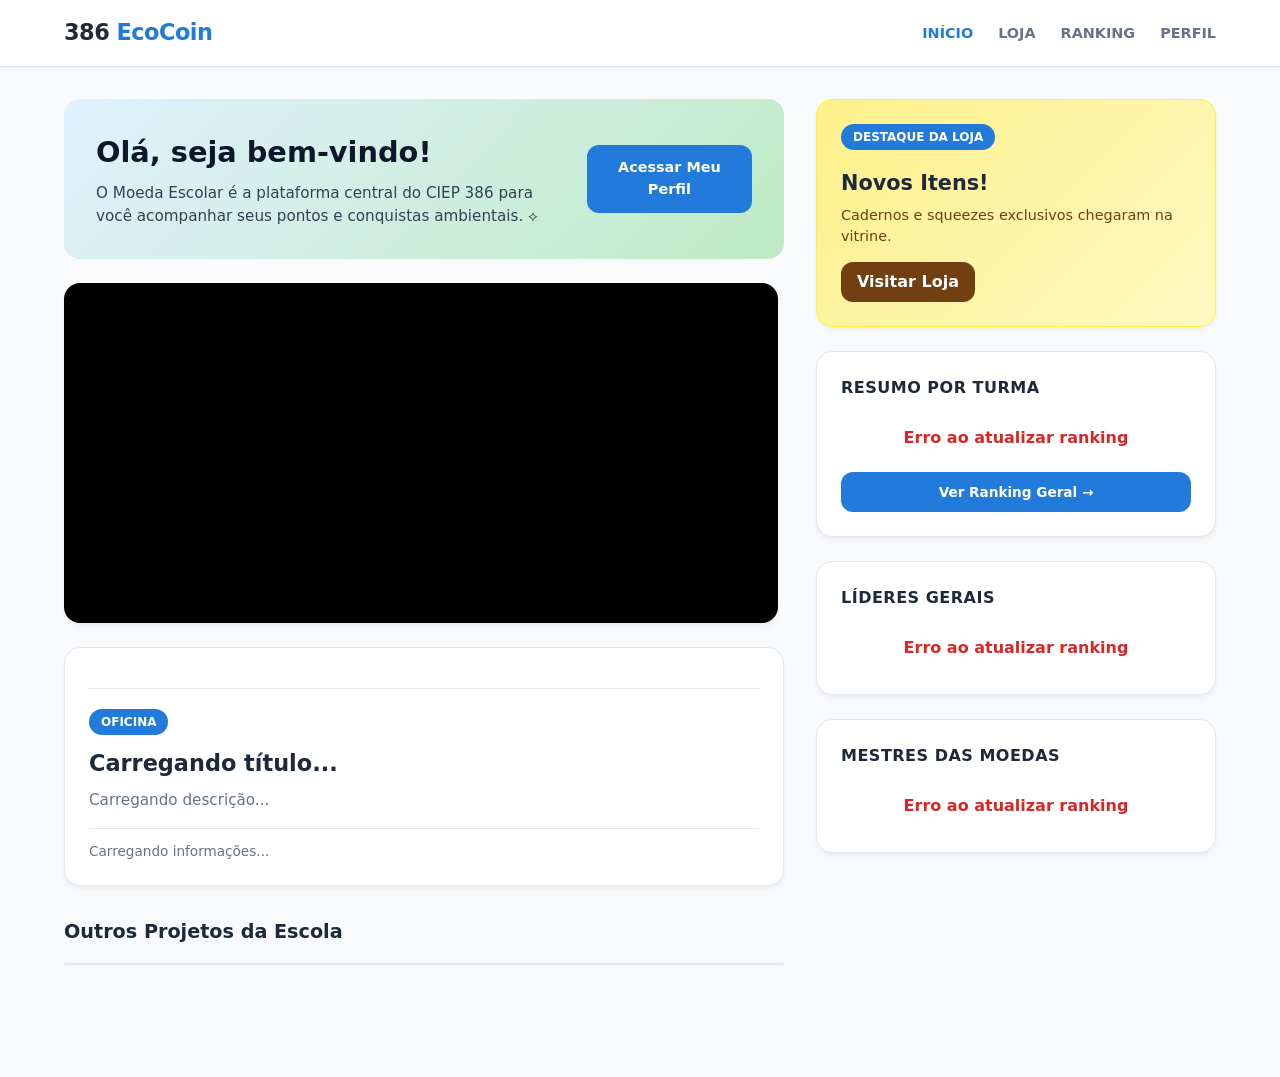
==== commit 8b5cf0b8: "Merge 98f69ca25a1d804e990b8ada77a703e157a011ff into d56b841357a3bbc8668654e8f7fd3e35a8c7c3be" ====
--- a/index.html
+++ b/index.html
@@ -5,40 +5,45 @@
     <meta name="viewport" content="width=device-width, initial-scale=1.0">
     <title>EcoCoin - Início</title>
     <link rel="stylesheet" href="style.css">
-    <link rel="stylesheet" href="estilo_index.css">
+    <script src="script.js" defer></script>
+    <script src="script_index.js" defer></script>
 </head>
 <body> 
+    <noscript>
+        <div class="aviso-noscript">
+            ⚠️ Este site precisa de JavaScript habilitado para funcionar completamente. Habilite o JavaScript no seu navegador.
+        </div>
+    </noscript>
     <header>
+        <div class="nav-container">
+            <a href="/" class="logo-text">386 <span>EcoCoin</span></a>
+            <button type="button" class="menu-toggle" aria-label="Abrir menu" aria-expanded="false">☰</button>
+            <nav><ul>
+                <li><a href="/" class="link-ativo">INÍCIO</a></li>
+                <li><a href="loja.html">LOJA</a></li>
+                <li><a href="ranking.html">RANKING</a></li>
+                <li><a href="perfil.html">PERFIL</a></li>
+            </ul></nav>
+        </div>
     </header>
 
     <main class="conteiner-painel">
         <section class="coluna-principal">
             <div class="cartao-boas-vindas">
                 <div class="texto-boas-vindas">
-                    <h1>Olá, seja bem-vindo!</h1>
+                    <h1 id="titulo-boas-vindas">Olá, seja bem-vindo!</h1>
                     <p>O Moeda Escolar é a plataforma central do CIEP 386 para você acompanhar seus pontos e conquistas ambientais. ⟡</p>
                 </div>
-                <button class="botao-principal-painel" onclick="location.href='perfil.html'">Acessar Meu Perfil</button>
+                <a class="botao-principal-painel" id="botao-boas-vindas" href="perfil.html">Acessar Meu Perfil</a>
             </div>
 
             <div class="conteiner-carrossel">
-                <div class="meus-slides efeito-suave">
-                    <img src="Imagens/dia-do-estudante-01.jpg" alt="Gincana">
-                    <div class="legenda-slide">Gincana de Sustentabilidade 2026</div>
-                </div>
-                <div class="meus-slides efeito-suave">
-                    <img src="https://via.placeholder.com/800x340/227bdb/fff?text=Troque+seus+Reciclaveis" alt="Pesagem">
-                    <div class="legenda-slide">Sexta-feira é dia de pesagem!</div>
-                </div>
-                <a class="anterior" onclick="mudarSlide(-1)">&#10094;</a>
-                <a class="proximo" onclick="mudarSlide(1)">&#10095;</a>
+                <!-- Preenchido dinamicamente via api/conteudo_publica.php (editável em admin/conteudo.html) -->
             </div>
 
             <div class="cartao cartao-evento">
                 <div class="cabecalho-abas">
-                    <button class="botao-numero" onclick="mostrarEvento(1)">01</button>
-                    <button class="botao-numero" onclick="mostrarEvento(2)">02</button>
-                    <button class="botao-numero" onclick="mostrarEvento(3)">03</button>
+                    <!-- Preenchido dinamicamente via api/conteudo_publica.php (editável em admin/conteudo.html) -->
                 </div>
 
                 <div class="caixa-conteudo">
@@ -48,9 +53,7 @@
                     <p class="rodape-info" id="evento-rodape">Carregando informações...</p>
                     
                     <div class="rodape-acao">
-                        <a id="link-botao-1" href="https://LINK-DO-FORMULARIO-1.com" target="_blank" class="botao-evento" style="display:none"><button class="botao-acao">Inscrever-se</button></a>
-                        <a id="link-botao-2" href="https://LINK-DO-FORMULARIO-2.com" target="_blank" class="botao-evento" style="display:none"><button class="btn-action">Inscrever-se</button></a>
-                        <a id="link-botao-3" href="https://LINK-DO-FORMULARIO-3.com" target="_blank" class="botao-evento" style="display:none"><button class="botao-acao">Inscrever-se</button></a>
+                        <!-- Preenchido dinamicamente via api/conteudo_publica.php (editável em admin/conteudo.html) -->
                     </div>
                 </div>
             </div>
@@ -58,37 +61,7 @@
             <div class="secao-projetos">
                 <h2 class="titulo-secao">Outros Projetos da Escola</h2>
                 <div class="acordeon">
-                    <div class="acordeon-item">
-                        <input type="checkbox" id="projeto1">
-                        <label for="projeto1">Montagem e Manutenção de Computadores</label>
-                        <div class="conteudo">
-                            <h4>Parceria LIpE/UFRJ</h4>
-                            <p>Aprenda conceitos fundamentais de hardware e infraestrutura digital básica de forma totalmente prática.</p>
-                        </div>
-                    </div>
-                    <div class="acordeon-item">
-                        <input type="checkbox" id="projeto2">
-                        <label for="projeto2">Horta Agroecológica</label>
-                        <div class="conteudo">
-                            <h4>Parceria Projeto Muda/UFRJ</h4>
-                            <p>Criação e manutenção de hortas urbanas, aplicando ecopedagogia, autogestão e sustentabilidade no CIEP.</p>
-                        </div>
-                    </div>
-                    <div class="acordeon-item">
-                        <input type="checkbox" id="projeto3">
-                        <label for="projeto3">Apropriação Digital</label>
-                        <div class="conteudo">
-                            <h4>Parceria LIpE/UFRJ</h4>
-                            <p>Desenvolva fluência digital com as principais ferramentas do cotidiano: internet, planilhas eletrônicas e documentos.</p>
-                        </div>
-                    </div>
-                    <div class="acordeon-item">
-                        <input type="checkbox" id="projeto4">
-                        <label for="projeto4">Automação com Arduino</label>
-                        <div class="conteudo">
-                            <p>Desenvolvimento e calibração do sistema de irrigação automática com sensores para a horta escolar.</p>
-                        </div>
-                    </div>
+                    <!-- Preenchido dinamicamente via api/conteudo_publica.php (editável em admin/conteudo.html) -->
                 </div>
             </div>
         </section>
@@ -98,45 +71,32 @@
                 <span class="tag-status status-verde">Destaque da Loja</span>
                 <h2>Novos Itens!</h2>
                 <p>Cadernos e squeezes exclusivos chegaram na vitrine.</p>
-                <button class="botao-secundario" onclick="location.href='loja.html'">Visitar Loja</button>
+                <a class="botao-secundario" href="loja.html">Visitar Loja</a>
             </div>
 
             <div class="cartao widget-ranking">
                 <h3 class="titulo-widget">Resumo por Turma</h3>
-                <div class="conteiner-grafico-ranking">
-                    <div class="linha-grafico">
-                        <div class="info-grafico"><span>0001</span><strong>0 kg</strong></div>
-                        <div class="fundo-barra-grafico"><div class="barra-grafico barra-ouro" style="width: 6%"></div></div>
-                    </div>
-                    <div class="linha-grafico">
-                        <div class="info-grafico"><span>0002</span><strong>0 kg</strong></div>
-                        <div class="fundo-barra-grafico"><div class="barra-grafico barra-prata" style="width: 4%"></div></div>
-                    </div>
-                    <div class="linha-grafico">
-                        <div class="info-grafico"><span>0003</span><strong>0 kg</strong></div>
-                        <div class="fundo-barra-grafico"><div class="barra-grafico barra-bronze" style="width: 2%"></div></div>
-                    </div>
+                <div id="resumo-turmas-home" class="conteiner-grafico-ranking">
+                    <div class="texto-estado">Carregando turmas...</div>
                 </div>
-                <button class="botao-texto" onclick="location.href='ranking.html'">Ver Ranking Geral →</button>
+                <a class="botao-texto" href="ranking.html">Ver Ranking Geral →</a>
             </div>    
 
             <div class="cartao widget-ranking">
                 <h3 class="titulo-widget">Líderes Gerais</h3>
                 <div id="podio-lideres-gerais" class="lista-resumo-ranking">
-                    <div style="color: var(--texto-suave); padding: 10px; text-align: center;">Carregando líderes...</div>
+                    <div class="texto-estado">Carregando líderes...</div>
                 </div>
             </div>
 
             <div class="cartao widget-ranking">
                 <h3 class="titulo-widget">Mestres das Moedas</h3>
                 <div id="podio-mestres-moedas" class="lista-resumo-ranking">
-                    <div style="color: var(--texto-suave); padding: 10px; text-align: center;">Carregando mestres...</div>
+                    <div class="texto-estado">Carregando mestres...</div>
                 </div>
             </div>    
         </aside>
     </main>
     <footer></footer>
-    <script src="script.js"></script>
-    <script src="script_index.js"></script>
 </body>
 </html>
--- a/style.css
+++ b/style.css
@@ -1,6 +1,66 @@
+/* ==========================================================================
+   style.css — ÚNICA folha de estilo do site público (área dos alunos)
+   ==========================================================================
+
+   O painel admin tem a sua própria folha (admin/estilo_admin.css), separada
+   de propósito: são dois sistemas visuais diferentes, e o público não deve
+   baixar o CSS do painel.
+
+   Índice (a ordem das seções importa: a cascata segue a ordem do arquivo):
+      1. Estilos globais e utilitários       7. Resumo por turma (home)
+      2. Nav / header compartilhado          8. Resumo por turma (ranking)
+      3. Cards                                9. Ajustes para celular
+      4. Tabelas compartilhadas             10. Home — carrossel, eventos, projetos
+      5. Login / cadastro / recuperar       11. Loja — vitrine e pedidos
+      6. Ranking / Perfil (páginas single)
+   As seções 10 e 11 eram estilo_index.css e estilo_loja.css. Ficam DEPOIS
+   da 9 de propósito, pra manter a mesma ordem em que o navegador carregava
+   os três arquivos (style.css → estilo_*.css) e a cascata continuar igual.
+
+   --------------------------------------------------------------------------
+   MARCADORES @preview — leia antes de mexer nos trechos marcados
+   --------------------------------------------------------------------------
+   As telas admin/conteudo.html (prévia do slide do carrossel) e
+   admin/loja.html (prévia do card de item da loja) mostram "como vai
+   aparecer no site". Pra isso elas NÃO carregam este arquivo inteiro — se
+   carregassem, as regras globais daqui (body, table, th, td, tr:hover, o
+   reset "* { margin:0; padding:0 }"...) vazariam pro resto do painel e
+   bagunçariam as tabelas e o layout do admin. Em vez disso carregam
+   admin/css_preview.php, que lê ESTE arquivo e devolve, como CSS, somente
+   os trechos que estiverem entre um par de comentários:
+
+        / * @preview:inicio  legenda opcional * /
+        ...regras...
+        / * @preview:fim * /
+
+   (escritos SEM os espaços entre "/" e "*" — aparecem separados aqui só
+   porque um comentário CSS não pode conter outro.)
+
+   Regras do jogo:
+     • Vale só no nível raiz do arquivo. NÃO coloque marcador dentro de um
+       @media/@supports: o PHP copia o texto entre os marcadores como está,
+       sem reconstruir o bloco em volta.
+     • @media não é extraído, de propósito: a largura da janela do admin não
+       é a do visitante do site, e as prévias são caixas de largura fixa.
+     • Cada par é independente; pode haver quantos quiser. Marcadores
+       desbalanceados ou aninhados fazem o PHP responder erro 500 (com o
+       motivo num comentário CSS) em vez de servir um CSS quebrado.
+     • Mexeu numa regra marcada → a prévia muda junto. É o objetivo: a
+       prévia usa as MESMAS regras do site, não uma cópia que pode ficar
+       desatualizada.
+     • Passou a usar uma classe nova no HTML das prévias
+       (script_admin_loja.js / script_admin_conteudo.js)? A regra dela
+       precisa ficar dentro de um par de marcadores, senão a prévia sai sem
+       estilo. O mesmo vale pras variáveis: o :root inteiro já é marcado.
+
+   Trechos marcados hoje: o :root (variáveis), .card/.cartao (seção 3), o
+   slide do carrossel (seção 10) e o card de item da loja (seção 11).
+   ========================================================================== */
+
 /* ==========================================
    1. ESTILOS GLOBAIS (Compartilhados por todo o site)
    ========================================== */
+/* @preview:inicio  variáveis de cor/raio/sombra (todas as regras marcadas usam) */
 :root {
     --primary-blue: #227bdb;
     --primary-dark: #175aa3;
@@ -21,12 +81,59 @@
     --prata-claro: #f1f5f9;
     --bronze: #b45309;
     --bronze-claro: #ffedd5;
-}
+    --coral: #fa735b;
+    --coral-claro: #fee4de;
+
+    /* Aliases em português usados em alguns arquivos — mantidos apontando
+       para as variáveis acima em vez de duplicar valores de cor. */
+    --cor-borda: var(--border);
+    --texto-principal: var(--text-dark);
+    --texto-suave: var(--text-gray);
+    --fundo-neutro: var(--bg-light);
+    --cor-alerta: #dc2626;
+}
+/* @preview:fim */
 
 * { box-sizing: border-box; margin: 0; padding: 0; }
 
+/* Aviso de JavaScript desabilitado — mesmo bloco em index/login/loja/perfil/ranking/recuperar */
+.aviso-noscript { background:#fef2f2; color:#7f1d1d; text-align:center; padding:14px 20px; font-weight:700; border-bottom:2px solid #dc2626; }
+
+/* Utilitários genéricos usados por vários scripts/páginas */
+.oculto { display: none !important; }
+.rolagem-horizontal { overflow-x: auto; }
+.texto-centro { text-align: center; }
+
+/* Estados de carregamento / vazio / erro dos widgets preenchidos via JS —
+   usado na home, loja, ranking e perfil. --tabela é a variante mais
+   espaçosa, pra quando o texto ocupa o lugar de uma tabela/grade inteira. */
+.texto-estado { color: var(--texto-suave); text-align: center; padding: 10px; width: 100%; grid-column: 1 / -1; }
+.texto-estado--erro { color: var(--cor-alerta); font-weight: 700; }
+.texto-estado--tabela { padding: 40px; }
+
+/* Avisos temporários no canto da tela (mostrarAviso(), em script.js) */
+.conteiner-avisos { position: fixed; top: 16px; right: 16px; z-index: 9999; display: flex; flex-direction: column; gap: 10px; max-width: 340px; }
+.aviso-toast {
+    padding: 12px 16px; border-radius: 8px; box-shadow: 0 4px 12px rgba(0,0,0,0.12);
+    font-size: 0.9rem; font-weight: 600; line-height: 1.4; border-left: 4px solid;
+    opacity: 0; transform: translateX(20px); transition: opacity 0.25s ease, transform 0.25s ease;
+}
+.aviso-toast.aviso-toast--visivel { opacity: 1; transform: translateX(0); }
+.aviso-toast--info { background:#eff6ff; border-left-color:#2563eb; color:#1e3a8a; }
+.aviso-toast--sucesso { background:#f0fdf4; border-left-color:#16a34a; color:#14532d; }
+.aviso-toast--erro { background:#fef2f2; border-left-color:#dc2626; color:#7f1d1d; }
+
+/* Campo de senha com botão de mostrar/ocultar e checklist de regras
+   (melhorarCampoSenha(), em script.js) */
+.wrapper-senha { position: relative; }
+.wrapper-senha input { padding-right: 42px; }
+.botao-mostrar-senha { position: absolute; right: 4px; top: 50%; transform: translateY(-50%); background: none; border: none; cursor: pointer; font-size: 1.15rem; padding: 6px; line-height: 1; }
+.checklist-senha { margin-top: 8px; font-size: 0.8rem; display: flex; flex-direction: column; gap: 3px; }
+.checklist-senha .regra-ok { color: #4ade80; }
+.checklist-senha .regra-erro { color: #dc2626; }
+
 body {
-    font-family: 'Segoe UI', system-ui, -apple-system, sans-serif;
+    font-family: 'Noto Emoji Fallback', 'Segoe UI', system-ui, -apple-system, sans-serif;
     background-color: var(--bg-light);
     color: var(--text-dark);
     line-height: 1.5;
@@ -59,6 +166,7 @@
     font-weight: 800; 
     color: var(--text-dark); 
     letter-spacing: -0.5px;
+    text-decoration: none;
 }
 .logo-text span, .texto-logo span { color: var(--primary-blue); }
 
@@ -79,9 +187,47 @@
 }
 nav a:hover, nav a.active-link, nav a.link-ativo { color: var(--primary-blue) !important; }
 
+/* Botão hamburguer — só aparece em telas estreitas (ver media query abaixo) */
+.menu-toggle {
+    display: none;
+    background: none;
+    border: none;
+    font-size: 1.5rem;
+    line-height: 1;
+    padding: 6px 8px;
+    color: var(--text-dark);
+    cursor: pointer;
+}
+
+@media (max-width: 720px) {
+    .menu-toggle { display: block; }
+    .nav-container { flex-wrap: wrap; }
+
+    header nav {
+        width: 100%;
+        display: none;
+    }
+    header.menu-aberto nav { display: block; }
+
+    header.menu-aberto nav ul {
+        flex-direction: column !important;
+        gap: 2px !important;
+        width: 100%;
+        margin-top: 12px;
+        padding-top: 12px;
+        border-top: 1px solid var(--border);
+    }
+    header.menu-aberto nav a {
+        display: block;
+        padding: 12px 8px;
+        font-size: 0.95rem;
+    }
+}
+
 /* ==========================================
    3. CARDS PADRONIZADOS PARA TODO O SITE
    ========================================== */
+/* @preview:inicio  card base (usado pela prévia do item da loja) */
 .card, .cartao {
     background: var(--white);
     border-radius: var(--raio-grande); 
@@ -90,6 +236,7 @@
     border: 1px solid var(--border);
     margin-bottom: 24px;
 }
+/* @preview:fim */
 
 /* ==========================================
    4. ESTRUTURA BASICA DE TABELAS COMPARTILHADAS
@@ -128,13 +275,85 @@
 /* ==========================================
    5. CONFIGURAÇÃO EXCLUSIVA DO LOGIN
    ========================================== */
-.acesso { position: absolute; left: 12vw; top: 14vh; }
+#pagina_login, #pagina_recuperar {
+    min-height: 100vh;
+    display: flex;
+    flex-direction: column;
+    background-image: url('Imagens/fundo12.svg');
+    background-size: cover;
+    background-position: right center;
+    background-repeat: no-repeat;
+}
+.acesso {
+    flex: 1;
+    display: flex;
+    flex-direction: column;
+    align-items: center;
+    justify-content: center;
+    width: 100%;
+    padding: 16px 16px 40px;
+    box-sizing: border-box;
+}
 .acesso h1 { color: var(--primary-dark); text-align: center; }
-#nova_conta { display: none; }
-.area-cadastro { padding: 30px; background-color: #3492d6b4; text-align: center; border-radius: 22px; width: 380px; margin-top: 15px; }
-.area-cadastro button, .area-cadastro input, .btn-entrar { background-color: var(--white); color: var(--text-gray); padding: 12px; border: none; border-radius: 22px; width: 100%; cursor: pointer; }
+
+/* Cabeçalho "solto" do login/recuperar (não usa o header/nav-container
+   compartilhado com o resto do site) */
+#pagina_login .logo-text, #pagina_recuperar .logo-text { margin: 12px 30px; display: inline-block; }
+#pagina_login .logo-text span, #pagina_recuperar .logo-text span { color: #0056b3; }
+#rec_token { text-transform: uppercase; }
+.bloco-ajuda-whatsapp { text-align: center; margin-top: 15px; }
+
+.area-cadastro { padding: 30px; background-color: #3492d6b4; text-align: center; border-radius: 22px; width: 100%; max-width: 380px; margin-top: 15px; box-sizing: border-box; }
+
+@media (max-width: 480px) {
+    .area-cadastro { padding: 22px 18px; border-radius: 18px; }
+}
+.area-cadastro button, .btn-entrar, .area-cadastro input {
+    background-color: var(--white);
+    color: var(--text-gray);
+    padding: 12px;
+    border: none;
+    border-radius: 22px;
+    width: 100%;
+}
+.area-cadastro button, .btn-entrar { cursor: pointer; }
+.area-cadastro input { cursor: text; }
+.area-cadastro button[type="button"] { width: auto; }
 input[type="submit"] { color: var(--white); background-color: var(--primary-blue); }
-.area-cadastro li { list-style: none; margin-top: 10px; }
+.area-cadastro ul {
+    display: flex;
+    flex-direction: column;
+    gap: 10px;
+    list-style: none;
+    padding: 0;
+    margin: 0;
+}
+.area-cadastro li {
+    list-style: none;
+    margin-top: 0 !important;
+}
+
+/* Formulários de login/cadastro/recuperação — mesmas classes em
+   login.html e recuperar.html, sem regra própria até agora. */
+.cadastrar { margin-top: 20px; border-bottom: 1px solid #fff; padding-bottom: 20px; }
+.redes { border-top: 1px solid #fff; padding-top: 20px; }
+.link-claro { color: #fff; font-size: 0.8rem; text-decoration: underline; }
+.link-claro--grande { font-size: 0.9rem; }
+.texto-claro { color: #fff; font-size: 0.8rem; }
+.btn-entrar--bloco { margin-top: 10px; display: block; text-align: center; }
+.btn-entrar--escuro { background-color: var(--primary-dark); color: #fff; }
+.btn-entrar--cinza { background: #475569; }
+.btn-entrar--flex { flex: 1; }
+
+/* Modal de código de recuperação, mostrado uma vez após o cadastro
+   (mostrarModalToken(), em script_login_perfil.js) */
+.modal-overlay { position: fixed; inset: 0; background: rgba(15, 23, 42, 0.6); z-index: 10000; display: flex; align-items: center; justify-content: center; padding: 20px; }
+.modal-cadastro { background: #fff; border-radius: 16px; padding: 32px; max-width: 400px; width: 100%; text-align: center; box-shadow: 0 20px 40px rgba(0,0,0,0.2); }
+.modal-cadastro h2 { margin-bottom: 8px; }
+.modal-cadastro__intro { color: #475569; font-size: 0.95rem; margin-bottom: 16px; }
+.modal-cadastro__token { font-size: 2rem; font-weight: 800; letter-spacing: 6px; background: #f1f5f9; border-radius: 10px; padding: 16px; margin-bottom: 16px; }
+.modal-cadastro__acoes { display: flex; gap: 10px; justify-content: center; }
+.modal-cadastro__aviso { color: #b45309; background: #fef3c7; padding: 10px 14px; border-radius: 8px; font-size: 0.9rem; margin-top: 14px; }
 
 /* ==========================================
    6. LAYOUT E CORREÇÕES DAS PÁGINAS SINGLE (Ranking / Perfil)
@@ -166,9 +385,123 @@
     margin: 0 !important;
 }
 
-.perfil-avatar img { width: 100%; height: 100%; object-fit: cover; }
+.perfil-avatar img {
+    width: 100%;
+    height: 100%;
+    object-fit: cover;
+    border-radius: 50% !important;
+    border: 3px solid var(--prata);
+}
+
 .perfil-info { display: flex; flex-direction: column; justify-content: center; }
 .perfil-info h1 { font-size: 1.5rem; font-weight: 800; color: var(--text-dark); }
+
+/* Matrícula, turma e "Atualizar minha turma": cada um é um bloco que nunca é
+   cortado no meio ("Matrícula:" numa linha e o número na outra); quando não
+   cabe tudo na linha, quebra ENTRE os blocos. */
+.perfil-dados { display: flex; flex-wrap: wrap; align-items: baseline; gap: 4px 18px; }
+.perfil-dado { white-space: nowrap; }
+.perfil-dados .link-acao { margin-left: 0; text-align: left; }
+
+/* Botão "Trocar de turma" e afins — parecem link, não caixa de botão, pra
+   não competir visualmente com o cabeçalho do perfil. */
+.link-acao {
+    background: none;
+    border: none;
+    padding: 0;
+    margin-left: 6px;
+    color: var(--primary-blue);
+    font-weight: 600;
+    font-size: 0.85rem;
+    text-decoration: underline;
+    cursor: pointer;
+}
+.link-acao:hover { color: var(--primary-dark); }
+
+/* Dentro do aviso âmbar de turma pendente, o botão "Cancelar solicitação"
+   deve herdar a cor do aviso, não a azul padrão do .link-acao. */
+.aviso-pendente .link-acao { color: inherit; }
+
+.aviso-pendente {
+    color: var(--bronze);
+    background: var(--bronze-claro);
+    display: inline-block;
+    padding: 4px 10px;
+    border-radius: 8px;
+    font-size: 0.8rem;
+    margin-top: 6px;
+}
+
+.form-troca-turma {
+    display: flex;
+    align-items: center;
+    gap: 8px;
+    flex-wrap: wrap;
+    margin-top: 8px;
+}
+.form-troca-turma input {
+    max-width: 120px;
+    padding: 8px 12px;
+    border: 1px solid var(--border);
+    border-radius: var(--raio-medio);
+    font-size: 0.9rem;
+}
+/* O botão "Confirmar" some junto de outros botões de largura total do
+   .btn-entrar — aqui ele fica lado a lado com o campo de turma. */
+.form-troca-turma .btn-entrar { width: auto; padding: 8px 18px; display: inline-block; }
+
+/* Cartão "Meus Dados" (perfil.html): e-mail, CPF, celular e senha.
+   O formulário começa recolhido (classe .oculto); o botão do cabeçalho abre e fecha. */
+.card-cabecalho-dados { display: flex; align-items: center; justify-content: space-between; gap: 12px; flex-wrap: wrap; }
+.form-dados-conta {
+    display: flex;
+    flex-direction: column;
+    gap: 6px;
+    max-width: 420px;
+    margin-top: 12px;
+}
+.form-dados-conta label { font-size: 0.85rem; font-weight: 600; color: var(--text-dark); margin-top: 8px; }
+.form-dados-conta label small { font-weight: 400; color: var(--text-gray); }
+.form-dados-conta input {
+    width: 100%;
+    padding: 9px 12px;
+    border: 1px solid var(--border);
+    border-radius: var(--raio-medio);
+    font-size: 0.95rem;
+    box-sizing: border-box;
+}
+/* A senha atual fica separada: é a confirmação de tudo que está acima. */
+.form-dados-conta__senha { display: flex; flex-direction: column; gap: 6px; margin-top: 10px; }
+.form-dados-conta__senha .link-acao { margin-left: 0; align-self: flex-start; }
+.form-dados-conta__senha > div { display: flex; flex-direction: column; gap: 6px; }
+.form-dados-conta__senha > div.oculto { display: none; }
+/* Caixa própria: deixa claro que a senha atual vale para TUDO o que está acima. */
+.form-dados-conta__confirmacao {
+    margin-top: 18px;
+    padding: 14px;
+    background: var(--bg-light);
+    border: 1px solid var(--border);
+    border-radius: var(--raio-medio);
+    display: flex;
+    flex-direction: column;
+    gap: 6px;
+}
+.form-dados-conta__confirmacao label { margin-top: 0; }
+.form-dados-conta__ajuda { margin: 0 0 4px; font-size: 0.78rem; color: var(--text-gray); }
+.form-dados-conta .btn-entrar {
+    width: auto; align-self: flex-start; margin-top: 14px; padding: 10px 24px;
+    background-color: var(--primary-blue); color: var(--white); font-weight: 700;
+}
+.form-dados-conta .btn-entrar:hover { background-color: var(--primary-dark); }
+.form-dados-conta .btn-entrar:disabled { opacity: 0.6; cursor: not-allowed; }
+
+.saldo-aluno { font-weight: bold; margin-top: 10px; font-size: 1.2rem; }
+.texto-ajuda-turma {
+    width: 100%;
+    margin: 4px 0 0;
+    font-size: 0.78rem;
+    color: var(--text-gray);
+}
 
 /* Ajuste do grid de conquistas do perfil */
 .conquistas-grid {
@@ -187,6 +520,21 @@
     border-radius: var(--raio-medio);
     padding: 16px;
     text-align: center;
+}
+
+/* Botão de logout estilizado para o perfil */
+.btn-sair{
+    padding: 10px;
+    border-radius: 6px;
+    font-size: 15px;
+    background: var(--white);
+    box-shadow: 0 1px 2px rgba(0,0,0,0.3);
+    border: none;
+    font-weight: 600;
+}
+.btn-sair:hover {
+    background-color: rgb(255, 195, 195);
+    cursor: pointer;
 }
 
 /* ==========================================
@@ -244,6 +592,7 @@
 .barra-bronze { background-color: var(--bronze) !important; }
 
 .widget-ranking .botao-texto {
+    display: block !important;
     width: 100% !important;
     margin-top: 12px !important;
     padding: 10px 14px !important;
@@ -256,6 +605,8 @@
     cursor: pointer;
     transition: background 0.2s;
     text-align: center;
+    text-decoration: none !important;
+    box-sizing: border-box;
 }
 .widget-ranking .botao-texto:hover { background-color: var(--primary-dark) !important; }
 
@@ -271,6 +622,7 @@
     gap: 16px !important;
     justify-content: space-between !important;
     width: 100% !important;
+    margin: 10px auto;
 }
 
 /* Transforma cada elemento de turma do ranking em um card vertical perfeito */
@@ -306,6 +658,15 @@
 .main-content-single .gold-border { border: 2px solid var(--ouro) !important; background-color: var(--ouro-claro) !important; }
 .main-content-single .silver-border { border: 2px solid var(--prata) !important; background-color: var(--prata-claro) !important; }
 .main-content-single .bronze-border { border: 2px solid var(--bronze) !important; background-color: var(--bronze-claro) !important; }
+.main-content-single .red-border { border: 2px solid var(--coral) !important; background-color: var(--coral-claro) !important; }
+
+/* Selo "1º/2º/3º Lugar" do resumo por turma: mesma classe de borda do
+   card reaproveitada pra colorir o selo (cores próprias, não as
+   variáveis --ouro/--prata/--bronze — mantém a cor exata que já existia). */
+.main-content-single .turma-card .tag-azul.gold-border { background: #ffc107 !important; color: #000 !important; }
+.main-content-single .turma-card .tag-azul.silver-border { background: #c0c0c0 !important; color: #000 !important; }
+.main-content-single .turma-card .tag-azul.bronze-border { background: #cd7f32 !important; color: #000 !important; }
+.main-content-single .turma-card .tag-azul.red-border { background: #fa735b !important; color: #000 !important; }
 
 .main-content-single .turma-card h3 {
     font-size: 1.3rem !important;
@@ -344,4 +705,195 @@
 .link-instagram:hover {
     opacity: 0.8;
     text-decoration: underline;
-}+}
+
+/* Barra de busca + limite do ranking geral (ranking.html) */
+.cabecalho-ranking { display: flex; justify-content: space-between; align-items: center; flex-wrap: wrap; gap: 15px; }
+.cabecalho-ranking h2 { margin-top: 10px; }
+.card--tabela { padding: 0; overflow-x: auto; }
+.controles-ranking { display: flex; flex-direction: row; align-items: center; flex-wrap: wrap; gap: 10px; }
+.controles-ranking .grupo-busca { display: flex; align-items: center; flex: 1 1 160px; min-width: 160px; }
+.controles-ranking .grupo-busca input { width: 100%; max-width: 220px; }
+.controles-ranking label { font-size: 0.85rem; color: var(--text-gray); display: flex; align-items: center; gap: 6px; }
+.controles-ranking select { padding: 6px 10px; border-radius: var(--raio-medio); border: 1px solid var(--cor-borda); }
+
+/* ==========================================
+   9. AJUSTES PARA TELAS DE CELULAR (tablets já ficam bem com as regras acima)
+   ========================================== */
+@media (max-width: 480px) {
+    .nav-container, .conteiner-navegacao { padding: 0 16px; }
+    .logo-text, .texto-logo { font-size: 1.2rem; }
+
+    .card, .cartao { padding: 16px; border-radius: var(--raio-medio); }
+
+    .main-content-single, .conteiner-ranking,
+    .conteiner-painel, .conteiner-loja {
+        padding: 0 16px !important;
+        margin-top: 24px;
+        margin-bottom: 24px;
+    }
+
+    th, .tabela-historico th,
+    td, .tabela-historico td {
+        padding: 10px 8px;
+        font-size: 0.85rem;
+    }
+
+    /* Empilha avatar e informações do perfil em vez de forçar lado a lado */
+    .perfil-header {
+        flex-direction: column !important;
+        text-align: center !important;
+        padding: 20px 16px !important;
+    }
+    .perfil-info { align-items: center; }
+    .perfil-dados { justify-content: center; }
+
+    footer { padding: 24px 16px; }
+}
+
+/* ==========================================
+   10. HOME — boas-vindas, carrossel, eventos, projetos, vitrine e mini ranking
+   (era estilo_index.css; o grid .conteiner-painel está na seção 7)
+   ========================================== */
+/* Bloco de Boas-Vindas */
+.cartao-boas-vindas { 
+    background: linear-gradient(135deg, #e0f2fe, #bfeac5); 
+    padding: 32px; 
+    border-radius: var(--raio-grande); 
+    display: flex; 
+    justify-content: space-between; 
+    align-items: center; 
+    gap: 24px; 
+    margin-bottom: 24px; 
+}
+.texto-boas-vindas h1 { font-size: 1.8rem; font-weight: 800; margin-bottom: 8px; color: #0f172a; }
+.texto-boas-vindas p { color: #334155; font-size: 0.95rem; max-width: 600px; }
+.botao-principal-painel { background: var(--primary-blue); color: #fff; border: none; padding: 12px 24px; border-radius: var(--raio-medio); font-weight: 600; cursor: pointer; transition: 0.2s; font-size: 0.9rem; display: inline-block; text-decoration: none; text-align: center; }
+.botao-principal-painel:hover { background: var(--primary-dark); }
+
+/* Carrossel de Imagens */
+.conteiner-carrossel { position: relative; aspect-ratio: 21 / 10; max-height: 340px; overflow: hidden; border-radius: var(--raio-grande); box-shadow: var(--sombra-media); margin-bottom: 24px; background: #000; }
+/* @preview:inicio  slide do carrossel (prévia em admin/conteudo.html) */
+.meus-slides { display: none; height: 100%; }
+.meus-slides.ativo { display: block; }
+.meus-slides img { width: 100%; height: 100%; object-fit: cover; opacity: 0.9; }
+.legenda-slide { position: absolute; bottom: 0; left: 0; width: 100%; background: linear-gradient(transparent, rgba(0,0,0,0.7)); padding: 24px; font-weight: 700; color: #fff; font-size: 1.1rem; }
+/* @preview:fim */
+.anterior, .proximo { cursor: pointer; position: absolute; top: 0; height: 100%; width: 50px; display: flex; align-items: center; justify-content: center; color: #fff; font-weight: bold; font-size: 24px; text-decoration: none; opacity: 0; transition: 0.2s; z-index: 10; }
+.proximo { right: 0; } .anterior { left: 0; }
+.conteiner-carrossel:hover .anterior, .conteiner-carrossel:hover .proximo { opacity: 1; background: rgba(0,0,0,0.1); }
+.anterior:hover, .proximo:hover { background: rgba(0,0,0,0.5) !important; }
+
+/* Seletor de Abas de Eventos */
+.cabecalho-abas { display: flex; gap: 12px; border-bottom: 1px solid var(--border); padding-bottom: 16px; margin-bottom: 20px; }
+.botao-numero { background: #f1f5f9; border: none; padding: 8px 16px; border-radius: var(--raio-medio); color: var(--text-gray); font-weight: 700; cursor: pointer; transition: 0.2s; }
+.botao-numero.ativo { background: var(--primary-blue); color: #fff; }
+.tag-status { padding: 4px 12px; border-radius: 20px; font-size: 0.75rem; font-weight: 700; text-transform: uppercase; display: inline-block; margin-bottom: 12px; color: #ffffff !important; background-color: var(--primary-blue); }
+.tag-status.tag-esporte { background-color: #0e4768; }
+.tag-status.tag-oficina { background-color: #fd7e14; }
+.caixa-conteudo h2 { font-size: 1.4rem; font-weight: 800; margin-bottom: 8px; }
+.descricao { color: var(--text-gray); font-size: 0.95rem; margin-bottom: 16px; }
+.rodape-info { font-size: 0.85rem; color: var(--text-gray); border-top: 1px solid var(--border); padding-top: 12px; font-weight: 500; }
+.botao-acao { background: var(--text-dark); color: #fff; border: none; padding: 10px 20px; border-radius: var(--raio-medio); font-weight: 600; cursor: pointer; margin-top: 16px; transition: 0.2s; }
+.botao-acao:hover { background: #000; }
+.botao-evento { display: none; }
+.botao-evento.ativo { display: inline-block; }
+
+/* Menu Expansível (Acordeon) */
+.titulo-secao { font-size: 1.2rem; font-weight: 800; margin: 32px 0 16px; }
+.acordeon { background: var(--white); border-radius: var(--raio-grande); border: 1px solid var(--border); overflow: hidden; }
+.acordeon-item { border-bottom: 1px solid var(--border); }
+.acordeon-item:last-child { border: none; }
+.acordeon-item input { display: none; }
+.acordeon-item label { display: block; padding: 18px 24px; background: var(--white); font-weight: 600; cursor: pointer; transition: 0.2s; }
+.acordeon-item label:hover { background: #f8fafc; color: var(--primary-blue); }
+.acordeon-item .conteudo { max-height: 0; overflow: hidden; padding: 0 24px; transition: 0.3s ease; background: #f8fafc; }
+.acordeon-item input:checked ~ .conteudo { max-height: 200px; padding: 18px 24px; }
+
+/* Vitrine de Destaque da Loja na Esquerda */
+.cartao-loja-destaque { background: linear-gradient(135deg, #fef08a, #fef9c3); border: 1px solid #fef23a; border-radius: var(--raio-grande); padding: 24px; margin-bottom: 24px; }
+.cartao-loja-destaque h2 { font-size: 1.3rem; font-weight: 800; margin: 6px 0; }
+.cartao-loja-destaque p { font-size: 0.9rem; color: #713f12; margin-bottom: 14px; }
+.botao-secundario { background: #713f12; color: #fff; border: none; padding: 8px 16px; border-radius: var(--raio-medio); font-weight: 600; cursor: pointer; display: inline-block; text-decoration: none; text-align: center; }
+
+/* Gráficos do Mini Ranking Lateral */
+.titulo-widget { font-size: 1rem; font-weight: 800; margin-bottom: 16px; text-transform: uppercase; letter-spacing: 0.5px; }
+.linha-linha-podio { display: flex; align-items: center; justify-content: space-between; padding: 10px 14px; border-radius: var(--raio-medio); font-size: 0.9rem; font-weight: 700; margin-bottom: 8px; }
+.emblema-medalha { width: 28px; height: 28px; display: flex; align-items: center; justify-content: center; border-radius: 50%; color: #fff; font-weight: 800; font-size: 0.8rem; }
+.nome-usuario { flex: 1; margin-left: 12px; color: var(--text-dark); white-space: nowrap; overflow: hidden; text-overflow: ellipsis; }
+
+/* Pódios Metálicos */
+.podio-ouro { background: var(--ouro-claro); color: var(--ouro); border: 1px solid #fde68a; }
+.podio-ouro .emblema-medalha { background: var(--ouro); }
+.podio-prata { background: var(--prata-claro); color: #64748b; border: 1px solid #cbd5e1; }
+.podio-prata .emblema-medalha { background: var(--prata); }
+.podio-bronze { background: var(--bronze-claro); color: var(--bronze); border: 1px solid #fed7aa; }
+.podio-bronze .emblema-medalha { background: var(--bronze); }
+
+@media (max-width: 900px) {
+    .conteiner-painel { grid-template-columns: 1fr; gap: 24px; }
+    .cartao-boas-vindas { flex-direction: column; align-items: flex-start; }
+    .conteiner-carrossel { max-height: 220px; margin-left: auto; margin-right: auto; }
+}
+
+@media (max-width: 480px) {
+    .cartao-boas-vindas { padding: 20px; }
+    .legenda-slide { padding: 16px; font-size: 1rem; }
+    .cabecalho-abas { flex-wrap: wrap; gap: 8px; }
+    /* Em telas estreitas o texto quebra em mais linhas — sem isso o
+       conteúdo do acordeão aberto fica cortado pelo max-height fixo. */
+    .acordeon-item input:checked ~ .conteudo { max-height: 400px; }
+}
+
+/* ==========================================
+   11. LOJA — vitrine de itens e "Meus Pedidos" (era estilo_loja.css)
+   ========================================== */
+/* Layout da Vitrine */
+.conteiner-loja { max-width: 1200px; margin: 40px auto; padding: 0 24px; }
+.painel-usuario-loja { display: flex; justify-content: space-between; align-items: center; flex-wrap: wrap; gap: 20px; }
+
+.descricao-loja { color: var(--text-gray); font-size: 0.95rem; margin-top: 4px; }
+
+/* Aviso mostrado no lugar da vitrine quando a loja exige login (ou a
+   conta não está autenticada) */
+#avisoLoginLoja { text-align: center; padding: 40px 20px; }
+#avisoLoginLoja p { color: var(--texto-suave); font-size: 1.05rem; }
+#avisoLoginLoja a { color: var(--primary-blue); font-weight: 700; }
+
+/* Grade de Produtos */
+.grade-produtos { display: grid; grid-template-columns: repeat(auto-fill, minmax(250px, 1fr)); gap: 24px; margin-top: 24px; }
+
+/* @preview:inicio  card de item da loja (prévia em admin/loja.html) */
+.cartao-item-loja { text-align: center; display: flex; flex-direction: column; align-items: center; justify-content: space-between; }
+.icone-item-loja { width: 100%; height: 120px; display: flex; align-items: center; justify-content: center; font-size: 3.5rem; background: var(--fundo-neutro, #f8f9fa); border-radius: var(--raio-medio); margin-bottom: 12px; overflow: hidden; }
+.icone-item-loja img { width: 100%; height: 100%; object-fit: cover; border-radius: inherit; }
+.preco-tag { font-size: 1.4rem; font-weight: 800; color: var(--success-green); margin: 8px 0; display: block; }
+.botao-resgatar { width: 100%; background: var(--text-dark); color: #fff; border: none; padding: 10px 16px; border-radius: var(--raio-medio); font-weight: 600; cursor: pointer; transition: 0.2s; }
+.botao-resgatar:hover { background: var(--primary-blue); }
+.botao-resgatar:disabled { background: #94a3b8; cursor: not-allowed; }
+.botao-resgatar--sem-saldo:disabled { background: #f1f5f9; color: #64748b; border: 1px dashed #cbd5e1; }
+/* @preview:fim */
+
+.tag-categoria-loja { font-size: 0.75rem; font-weight: 700; text-transform: uppercase; color: var(--primary-blue); background: #e0f2fe; padding: 4px 10px; border-radius: 20px; display: inline-block; }
+
+/* Meus Pedidos Realizados */
+#secaoPedidos { margin-top: 40px; width: 100%; }
+.cabecalho-pedidos { display: flex; justify-content: space-between; align-items: center; flex-wrap: wrap; gap: 16px; margin-bottom: 20px; }
+.cabecalho-pedidos h3 { font-size: 1.3rem; font-weight: 700; }
+#filtroStatusPedido { padding: 10px 16px; border-radius: var(--raio-medio); border: 1px solid var(--cor-borda); background: #fff; font-weight: 600; color: var(--texto-principal); cursor: pointer; outline: none; }
+
+/* A tabela em si já herda width/border-collapse/th/td de style.css (regras
+   globais de <table>/<th>/<td>) — só o que é específico desta tabela
+   fica aqui. */
+#secaoPedidos thead tr { background: var(--fundo-neutro); }
+#secaoPedidos th:nth-child(3), #secaoPedidos th:nth-child(4),
+#secaoPedidos td:nth-child(3), #secaoPedidos td:nth-child(4) { text-align: center; }
+#secaoPedidos td:nth-child(1) { font-weight: 700; }
+#secaoPedidos td:nth-child(2) { font-weight: 600; color: var(--text-gray); }
+
+.status-pedido { padding: 6px 14px; border-radius: 20px; font-size: 0.75rem; font-weight: 700; display: inline-block; text-transform: uppercase; background: #fef3c7; color: #d97706; }
+.status-pedido--aprovado { background: #dbeafe; color: var(--primary-blue); }
+.status-pedido--resgatado { background: #dcfce7; color: var(--success-green); }
+.status-pedido--cancelado { background: #f1f5f9; color: var(--text-gray); }
+
+.botao-cancelar-pedido { background: #fff; border: 1px solid var(--cor-alerta); color: var(--cor-alerta); border-radius: 6px; padding: 6px 12px; font-size: 0.8rem; font-weight: 700; cursor: pointer; }
